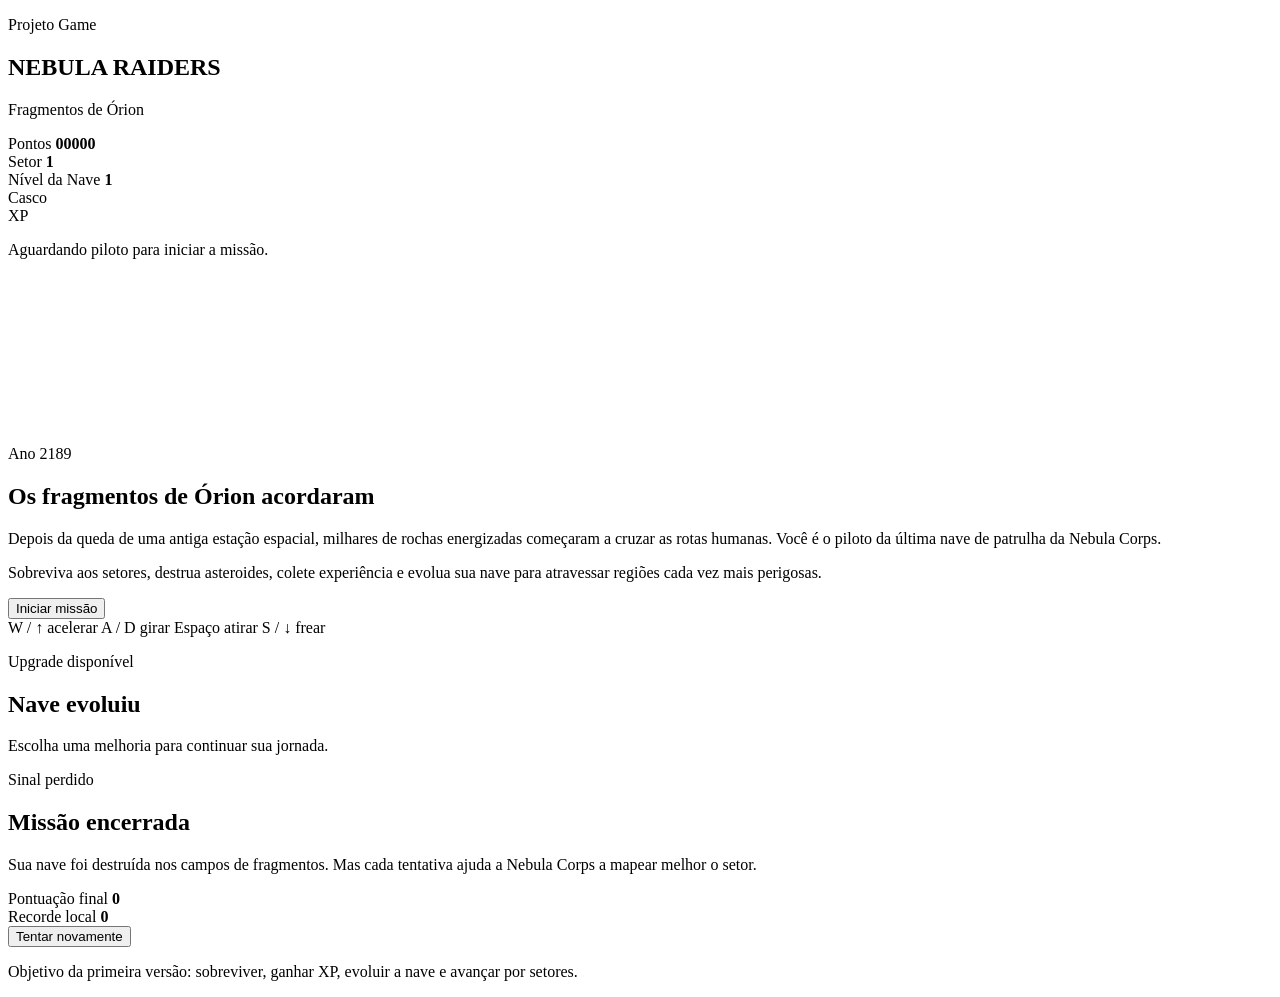
==== index.html @ afda5a4f "Add initial HTML for Nebula Raiders game Initial HTML structure for the Nebula Raiders game, includi" ====
<!DOCTYPE html>
<html lang="pt-BR">
<head>
  <meta charset="UTF-8" />
  <meta name="viewport" content="width=device-width, initial-scale=1.0" />

  <title>Nebula Raiders | Asteroids Moderno</title>

  <link rel="stylesheet" href="css/estilobackground.css" />
  <link rel="stylesheet" href="css/estilogeral.css" />
</head>

<body>
  <div class="space-background">
    <div class="nebula nebula-one"></div>
    <div class="nebula nebula-two"></div>
    <div class="scanline"></div>
  </div>

  <main class="game-shell">
    <section class="top-panel">
      <div class="brand-area">
        <p class="eyebrow">Projeto Game</p>
        <h1>NEBULA RAIDERS</h1>
        <p class="subtitle">Fragmentos de Órion</p>
      </div>

      <div class="hud">
        <div class="hud-card">
          <span>Pontos</span>
          <strong id="scoreValue">00000</strong>
        </div>

        <div class="hud-card">
          <span>Setor</span>
          <strong id="waveValue">1</strong>
        </div>

        <div class="hud-card">
          <span>Nível da Nave</span>
          <strong id="levelValue">1</strong>
        </div>

        <div class="hud-card wide">
          <span>Casco</span>
          <div class="bar">
            <i id="hullBar"></i>
          </div>
        </div>

        <div class="hud-card wide">
          <span>XP</span>
          <div class="bar xp">
            <i id="xpBar"></i>
          </div>
        </div>
      </div>
    </section>

    <section class="mission-panel">
      <span class="status-dot"></span>
      <p id="missionText">Aguardando piloto para iniciar a missão.</p>
    </section>

    <section class="canvas-card">
      <canvas id="gameCanvas"></canvas>

      <div id="startScreen" class="screen-overlay">
        <div class="screen-box">
          <p class="eyebrow">Ano 2189</p>
          <h2>Os fragmentos de Órion acordaram</h2>

          <p>
            Depois da queda de uma antiga estação espacial, milhares de rochas
            energizadas começaram a cruzar as rotas humanas. Você é o piloto da
            última nave de patrulha da Nebula Corps.
          </p>

          <p>
            Sobreviva aos setores, destrua asteroides, colete experiência e
            evolua sua nave para atravessar regiões cada vez mais perigosas.
          </p>

          <button id="startBtn" class="primary-btn">Iniciar missão</button>

          <div class="controls-hint">
            <span>W / ↑ acelerar</span>
            <span>A / D girar</span>
            <span>Espaço atirar</span>
            <span>S / ↓ frear</span>
          </div>
        </div>
      </div>

      <div id="upgradeScreen" class="screen-overlay hidden">
        <div class="screen-box upgrade-box">
          <p class="eyebrow">Upgrade disponível</p>
          <h2>Nave evoluiu</h2>
          <p>Escolha uma melhoria para continuar sua jornada.</p>

          <div id="upgradeCards" class="upgrade-grid"></div>
        </div>
      </div>

      <div id="gameOverScreen" class="screen-overlay hidden">
        <div class="screen-box">
          <p class="eyebrow danger">Sinal perdido</p>
          <h2>Missão encerrada</h2>

          <p>
            Sua nave foi destruída nos campos de fragmentos. Mas cada tentativa
            ajuda a Nebula Corps a mapear melhor o setor.
          </p>

          <div class="result-box">
            <span>Pontuação final</span>
            <strong id="finalScore">0</strong>
          </div>

          <div class="result-box">
            <span>Recorde local</span>
            <strong id="highScore">0</strong>
          </div>

          <button id="restartBtn" class="primary-btn">Tentar novamente</button>
        </div>
      </div>
    </section>

    <footer class="bottom-panel">
      <p>
        Objetivo da primeira versão: sobreviver, ganhar XP, evoluir a nave e
        avançar por setores.
      </p>
    </footer>
  </main>

  <script src="js/config.js" defer></script>
  <script src="js/utils.js" defer></script>
  <script src="js/background.js" defer></script>
  <script src="js/entities.js" defer></script>
  <script src="js/game.js" defer></script>
</body>
</html>
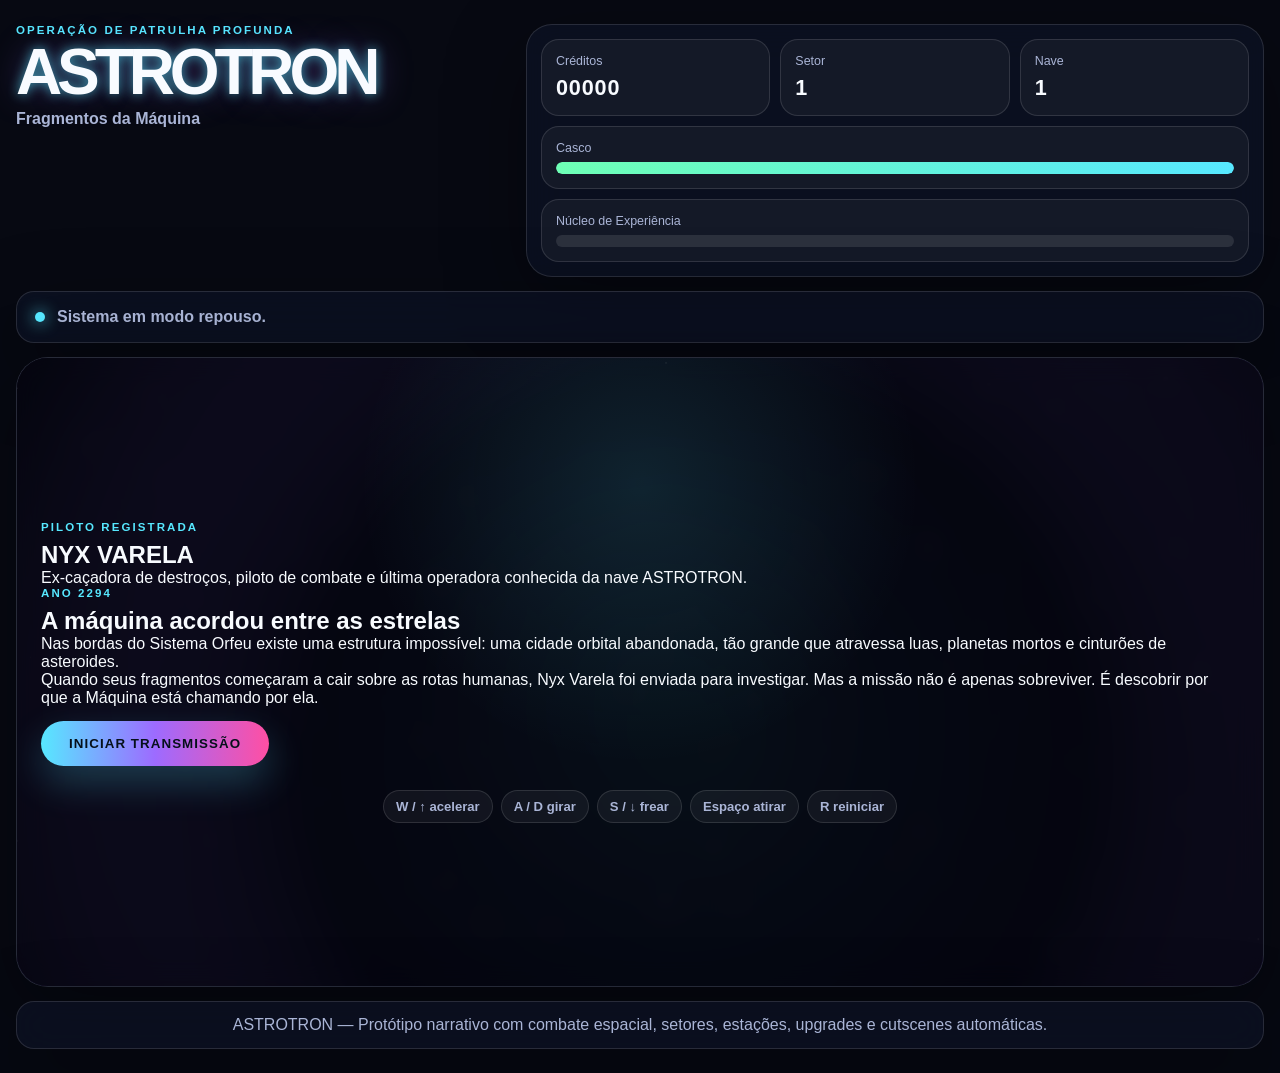
==== commit 2ff06090: "Update game title and narrative in index.html" ====
--- a/index.html
+++ b/index.html
@@ -4,30 +4,31 @@
   <meta charset="UTF-8" />
   <meta name="viewport" content="width=device-width, initial-scale=1.0" />
 
-  <title>Nebula Raiders | Asteroids Moderno</title>
+  <title>ASTROTRON | Fragmentos da Máquina</title>
 
   <link rel="stylesheet" href="css/estilobackground.css" />
   <link rel="stylesheet" href="css/estilogeral.css" />
 </head>
 
 <body>
-  <div class="space-background">
-    <div class="nebula nebula-one"></div>
-    <div class="nebula nebula-two"></div>
-    <div class="scanline"></div>
+  <div class="astro-background">
+    <div class="mega-structure structure-one"></div>
+    <div class="mega-structure structure-two"></div>
+    <div class="dust-layer"></div>
+    <div class="noise-layer"></div>
   </div>
 
   <main class="game-shell">
     <section class="top-panel">
-      <div class="brand-area">
-        <p class="eyebrow">Projeto Game</p>
-        <h1>NEBULA RAIDERS</h1>
-        <p class="subtitle">Fragmentos de Órion</p>
+      <div class="brand-card">
+        <p class="eyebrow">Operação de Patrulha Profunda</p>
+        <h1>ASTROTRON</h1>
+        <p class="subtitle">Fragmentos da Máquina</p>
       </div>
 
       <div class="hud">
         <div class="hud-card">
-          <span>Pontos</span>
+          <span>Créditos</span>
           <strong id="scoreValue">00000</strong>
         </div>
 
@@ -37,8 +38,8 @@
         </div>
 
         <div class="hud-card">
-          <span>Nível da Nave</span>
-          <strong id="levelValue">1</strong>
+          <span>Nave</span>
+          <strong id="levelValue">Nível 1</strong>
         </div>
 
         <div class="hud-card wide">
@@ -49,7 +50,7 @@
         </div>
 
         <div class="hud-card wide">
-          <span>XP</span>
+          <span>Núcleo de Experiência</span>
           <div class="bar xp">
             <i id="xpBar"></i>
           </div>
@@ -59,44 +60,128 @@
 
     <section class="mission-panel">
       <span class="status-dot"></span>
-      <p id="missionText">Aguardando piloto para iniciar a missão.</p>
+      <p id="missionText">Sistema em modo repouso.</p>
     </section>
 
     <section class="canvas-card">
       <canvas id="gameCanvas"></canvas>
 
       <div id="startScreen" class="screen-overlay">
-        <div class="screen-box">
-          <p class="eyebrow">Ano 2189</p>
-          <h2>Os fragmentos de Órion acordaram</h2>
-
-          <p>
-            Depois da queda de uma antiga estação espacial, milhares de rochas
-            energizadas começaram a cruzar as rotas humanas. Você é o piloto da
-            última nave de patrulha da Nebula Corps.
+        <div class="title-screen">
+          <div class="hero-profile">
+            <div class="portrait-frame">
+              <div class="portrait-head"></div>
+              <div class="portrait-hair"></div>
+              <div class="portrait-body"></div>
+              <div class="portrait-glow"></div>
+            </div>
+
+            <div class="profile-text">
+              <p class="eyebrow">Piloto registrada</p>
+              <h2>NYX VARELA</h2>
+              <p>
+                Ex-caçadora de destroços, piloto de combate e última operadora
+                conhecida da nave ASTROTRON.
+              </p>
+            </div>
+          </div>
+
+          <div class="title-content">
+            <p class="eyebrow">Ano 2294</p>
+            <h2>A máquina acordou entre as estrelas</h2>
+
+            <p>
+              Nas bordas do Sistema Orfeu existe uma estrutura impossível:
+              uma cidade orbital abandonada, tão grande que atravessa luas,
+              planetas mortos e cinturões de asteroides.
+            </p>
+
+            <p>
+              Quando seus fragmentos começaram a cair sobre as rotas humanas,
+              Nyx Varela foi enviada para investigar. Mas a missão não é apenas
+              sobreviver. É descobrir por que a Máquina está chamando por ela.
+            </p>
+
+            <button id="startBtn" class="primary-btn">Iniciar transmissão</button>
+
+            <div class="controls-hint">
+              <span>W / ↑ acelerar</span>
+              <span>A / D girar</span>
+              <span>S / ↓ frear</span>
+              <span>Espaço atirar</span>
+              <span>R reiniciar</span>
+            </div>
+          </div>
+        </div>
+      </div>
+
+      <div id="cutsceneScreen" class="screen-overlay hidden">
+        <div class="cutscene-box">
+          <div class="cutscene-visual">
+            <div class="cutscene-portrait">
+              <div class="portrait-frame small">
+                <div class="portrait-head"></div>
+                <div class="portrait-hair"></div>
+                <div class="portrait-body"></div>
+                <div class="portrait-glow"></div>
+              </div>
+            </div>
+
+            <div class="cutscene-location">
+              <span id="cutsceneChapter">Capítulo 01</span>
+              <strong id="cutscenePlace">Cinturão Orfeu</strong>
+            </div>
+          </div>
+
+          <div class="dialogue-box">
+            <span id="speakerName">Nyx Varela</span>
+            <p id="dialogueText"></p>
+
+            <div class="dialogue-actions">
+              <button id="skipCutsceneBtn" class="ghost-btn">Pular</button>
+              <button id="nextDialogueBtn" class="primary-btn small-btn">Avançar</button>
+            </div>
+          </div>
+        </div>
+      </div>
+
+      <div id="stationScreen" class="screen-overlay hidden">
+        <div class="station-box">
+          <p class="eyebrow">Parada orbital</p>
+          <h2 id="stationName">Posto Estelar</h2>
+          <p id="stationDescription">
+            Um abrigo improvisado preso a uma lua partida.
           </p>
 
-          <p>
-            Sobreviva aos setores, destrua asteroides, colete experiência e
-            evolua sua nave para atravessar regiões cada vez mais perigosas.
-          </p>
-
-          <button id="startBtn" class="primary-btn">Iniciar missão</button>
-
-          <div class="controls-hint">
-            <span>W / ↑ acelerar</span>
-            <span>A / D girar</span>
-            <span>Espaço atirar</span>
-            <span>S / ↓ frear</span>
+          <div class="station-grid">
+            <button id="repairBtn" class="station-card">
+              <span>✚</span>
+              <h3>Reparar casco</h3>
+              <p>Gaste créditos para recuperar a integridade da nave.</p>
+            </button>
+
+            <button id="stationUpgradeBtn" class="station-card">
+              <span>⬡</span>
+              <h3>Oficina de upgrade</h3>
+              <p>Instale módulos experimentais na ASTROTRON.</p>
+            </button>
+
+            <button id="continueMissionBtn" class="station-card">
+              <span>➜</span>
+              <h3>Continuar rota</h3>
+              <p>Retorne ao vazio e atravesse o próximo setor.</p>
+            </button>
           </div>
         </div>
       </div>
 
       <div id="upgradeScreen" class="screen-overlay hidden">
         <div class="screen-box upgrade-box">
-          <p class="eyebrow">Upgrade disponível</p>
-          <h2>Nave evoluiu</h2>
-          <p>Escolha uma melhoria para continuar sua jornada.</p>
+          <p class="eyebrow">Oficina da ASTROTRON</p>
+          <h2>Escolha uma melhoria</h2>
+          <p>
+            Cada módulo muda a forma como a nave responde no campo de fragmentos.
+          </p>
 
           <div id="upgradeCards" class="upgrade-grid"></div>
         </div>
@@ -104,16 +189,16 @@
 
       <div id="gameOverScreen" class="screen-overlay hidden">
         <div class="screen-box">
-          <p class="eyebrow danger">Sinal perdido</p>
-          <h2>Missão encerrada</h2>
+          <p class="eyebrow danger">Transmissão perdida</p>
+          <h2>Nyx desapareceu no vazio</h2>
 
           <p>
-            Sua nave foi destruída nos campos de fragmentos. Mas cada tentativa
-            ajuda a Nebula Corps a mapear melhor o setor.
+            A última imagem enviada pela ASTROTRON mostra a Máquina se abrindo
+            como uma cidade viva entre os destroços.
           </p>
 
           <div class="result-box">
-            <span>Pontuação final</span>
+            <span>Créditos finais</span>
             <strong id="finalScore">0</strong>
           </div>
 
@@ -122,15 +207,15 @@
             <strong id="highScore">0</strong>
           </div>
 
-          <button id="restartBtn" class="primary-btn">Tentar novamente</button>
+          <button id="restartBtn" class="primary-btn">Reiniciar missão</button>
         </div>
       </div>
     </section>
 
     <footer class="bottom-panel">
       <p>
-        Objetivo da primeira versão: sobreviver, ganhar XP, evoluir a nave e
-        avançar por setores.
+        ASTROTRON — Protótipo narrativo com combate espacial, setores, estações,
+        upgrades e cutscenes automáticas.
       </p>
     </footer>
   </main>
@@ -138,6 +223,7 @@
   <script src="js/config.js" defer></script>
   <script src="js/utils.js" defer></script>
   <script src="js/background.js" defer></script>
+  <script src="js/story.js" defer></script>
   <script src="js/entities.js" defer></script>
   <script src="js/game.js" defer></script>
 </body>
--- a/css/estilobackground.css
+++ b/css/estilobackground.css
@@ -0,0 +1,90 @@
+.space-background {
+  position: fixed;
+  inset: 0;
+  z-index: 0;
+  overflow: hidden;
+  background:
+    radial-gradient(circle at 20% 10%, rgba(87, 232, 255, 0.18), transparent 28%),
+    radial-gradient(circle at 80% 20%, rgba(255, 79, 163, 0.14), transparent 30%),
+    radial-gradient(circle at 50% 90%, rgba(157, 107, 255, 0.18), transparent 34%),
+    #050711;
+}
+
+.space-background::before,
+.space-background::after {
+  content: "";
+  position: absolute;
+  inset: -20%;
+  background-image:
+    radial-gradient(circle, rgba(255, 255, 255, 0.9) 1px, transparent 1px),
+    radial-gradient(circle, rgba(87, 232, 255, 0.7) 1px, transparent 1px);
+  background-size: 90px 90px, 160px 160px;
+  background-position: 0 0, 40px 60px;
+  animation: driftStars 42s linear infinite;
+  opacity: 0.42;
+}
+
+.space-background::after {
+  filter: blur(1px);
+  opacity: 0.22;
+  animation-duration: 72s;
+  animation-direction: reverse;
+}
+
+.nebula {
+  position: absolute;
+  width: 520px;
+  height: 520px;
+  border-radius: 50%;
+  filter: blur(80px);
+  opacity: 0.3;
+  animation: pulseNebula 9s ease-in-out infinite alternate;
+}
+
+.nebula-one {
+  left: -120px;
+  top: 18%;
+  background: #57e8ff;
+}
+
+.nebula-two {
+  right: -140px;
+  bottom: 12%;
+  background: #ff4fa3;
+  animation-delay: -3s;
+}
+
+.scanline {
+  position: absolute;
+  inset: 0;
+  opacity: 0.11;
+  background: repeating-linear-gradient(
+    to bottom,
+    transparent 0px,
+    transparent 6px,
+    rgba(255, 255, 255, 0.12) 7px
+  );
+  pointer-events: none;
+}
+
+@keyframes driftStars {
+  from {
+    transform: translate3d(0, 0, 0) rotate(0deg);
+  }
+
+  to {
+    transform: translate3d(-140px, 100px, 0) rotate(8deg);
+  }
+}
+
+@keyframes pulseNebula {
+  from {
+    transform: scale(0.9);
+    opacity: 0.22;
+  }
+
+  to {
+    transform: scale(1.18);
+    opacity: 0.38;
+  }
+}
--- a/css/estilogeral.css
+++ b/css/estilogeral.css
@@ -0,0 +1,404 @@
+* {
+  margin: 0;
+  padding: 0;
+  box-sizing: border-box;
+}
+
+:root {
+  --bg: #070912;
+  --panel: rgba(13, 18, 36, 0.72);
+  --panel-strong: rgba(14, 20, 42, 0.92);
+  --line: rgba(255, 255, 255, 0.12);
+  --text: #f8fbff;
+  --muted: #aab5d6;
+  --cyan: #57e8ff;
+  --purple: #9d6bff;
+  --pink: #ff4fa3;
+  --orange: #ffb86b;
+  --danger: #ff5577;
+  --success: #6effb5;
+}
+
+html,
+body {
+  width: 100%;
+  min-height: 100%;
+  background: var(--bg);
+  color: var(--text);
+  font-family: Arial, Helvetica, sans-serif;
+  overflow-x: hidden;
+}
+
+body {
+  min-height: 100vh;
+}
+
+button {
+  font-family: inherit;
+}
+
+.game-shell {
+  position: relative;
+  z-index: 2;
+  width: min(1380px, calc(100% - 32px));
+  margin: 0 auto;
+  padding: 24px 0;
+}
+
+.top-panel {
+  display: grid;
+  grid-template-columns: 1fr 1.5fr;
+  gap: 18px;
+  align-items: stretch;
+  margin-bottom: 14px;
+}
+
+.brand-area,
+.hud,
+.mission-panel,
+.canvas-card,
+.bottom-panel {
+  border: 1px solid var(--line);
+  background: var(--panel);
+  backdrop-filter: blur(18px);
+  box-shadow: 0 24px 80px rgba(0, 0, 0, 0.35);
+}
+
+.brand-area {
+  border-radius: 26px;
+  padding: 22px;
+  overflow: hidden;
+  position: relative;
+}
+
+.brand-area::after {
+  content: "";
+  position: absolute;
+  inset: auto -20% -70% -20%;
+  height: 120px;
+  background: linear-gradient(90deg, transparent, rgba(87, 232, 255, 0.35), transparent);
+  transform: rotate(-5deg);
+  filter: blur(18px);
+}
+
+.eyebrow {
+  color: var(--cyan);
+  text-transform: uppercase;
+  letter-spacing: 0.18em;
+  font-size: 0.72rem;
+  font-weight: 800;
+  margin-bottom: 8px;
+}
+
+.eyebrow.danger {
+  color: var(--danger);
+}
+
+h1 {
+  font-size: clamp(2rem, 5vw, 4.4rem);
+  line-height: 0.9;
+  letter-spacing: -0.08em;
+  text-shadow:
+    0 0 12px rgba(87, 232, 255, 0.65),
+    0 0 34px rgba(157, 107, 255, 0.35);
+}
+
+.subtitle {
+  color: var(--muted);
+  margin-top: 8px;
+  font-weight: 700;
+}
+
+.hud {
+  border-radius: 26px;
+  padding: 14px;
+  display: grid;
+  grid-template-columns: repeat(3, 1fr);
+  gap: 10px;
+}
+
+.hud-card {
+  border: 1px solid var(--line);
+  border-radius: 18px;
+  padding: 14px;
+  background: rgba(255, 255, 255, 0.045);
+}
+
+.hud-card span {
+  display: block;
+  color: var(--muted);
+  font-size: 0.78rem;
+  margin-bottom: 7px;
+}
+
+.hud-card strong {
+  font-size: 1.35rem;
+  letter-spacing: 0.04em;
+}
+
+.hud-card.wide {
+  grid-column: span 3;
+}
+
+.bar {
+  width: 100%;
+  height: 12px;
+  border-radius: 999px;
+  background: rgba(255, 255, 255, 0.1);
+  overflow: hidden;
+}
+
+.bar i {
+  display: block;
+  width: 100%;
+  height: 100%;
+  border-radius: inherit;
+  background: linear-gradient(90deg, var(--success), var(--cyan));
+  transition: width 0.25s ease;
+}
+
+.bar.xp i {
+  width: 0%;
+  background: linear-gradient(90deg, var(--purple), var(--pink), var(--orange));
+}
+
+.mission-panel {
+  min-height: 52px;
+  border-radius: 18px;
+  margin-bottom: 14px;
+  padding: 14px 18px;
+  display: flex;
+  align-items: center;
+  gap: 12px;
+}
+
+.status-dot {
+  width: 10px;
+  height: 10px;
+  border-radius: 999px;
+  background: var(--cyan);
+  box-shadow: 0 0 16px var(--cyan);
+}
+
+.mission-panel p {
+  color: var(--muted);
+  font-weight: 700;
+}
+
+.canvas-card {
+  position: relative;
+  height: min(70vh, 720px);
+  min-height: 470px;
+  border-radius: 32px;
+  overflow: hidden;
+}
+
+#gameCanvas {
+  display: block;
+  width: 100%;
+  height: 100%;
+  background:
+    radial-gradient(circle at 50% 50%, rgba(87, 232, 255, 0.06), transparent 35%),
+    #050711;
+}
+
+.screen-overlay {
+  position: absolute;
+  inset: 0;
+  display: grid;
+  place-items: center;
+  padding: 24px;
+  background:
+    radial-gradient(circle at 50% 20%, rgba(87, 232, 255, 0.12), transparent 35%),
+    rgba(3, 5, 13, 0.72);
+  backdrop-filter: blur(12px);
+}
+
+.screen-box {
+  width: min(720px, 100%);
+  border: 1px solid var(--line);
+  border-radius: 30px;
+  padding: clamp(24px, 4vw, 42px);
+  background: var(--panel-strong);
+  box-shadow: 0 30px 90px rgba(0, 0, 0, 0.48);
+  text-align: center;
+}
+
+.screen-box h2 {
+  font-size: clamp(2rem, 5vw, 4.2rem);
+  line-height: 0.95;
+  letter-spacing: -0.06em;
+  margin-bottom: 16px;
+}
+
+.screen-box p {
+  color: var(--muted);
+  line-height: 1.6;
+  margin-bottom: 14px;
+}
+
+.primary-btn {
+  border: 0;
+  border-radius: 999px;
+  padding: 15px 28px;
+  margin-top: 14px;
+  color: #06101b;
+  background: linear-gradient(90deg, var(--cyan), var(--purple), var(--pink));
+  font-weight: 900;
+  text-transform: uppercase;
+  letter-spacing: 0.08em;
+  cursor: pointer;
+  box-shadow: 0 16px 38px rgba(87, 232, 255, 0.24);
+  transition: transform 0.18s ease, filter 0.18s ease;
+}
+
+.primary-btn:hover {
+  transform: translateY(-2px) scale(1.02);
+  filter: brightness(1.1);
+}
+
+.controls-hint {
+  display: flex;
+  flex-wrap: wrap;
+  gap: 8px;
+  justify-content: center;
+  margin-top: 24px;
+}
+
+.controls-hint span {
+  border: 1px solid var(--line);
+  border-radius: 999px;
+  padding: 8px 12px;
+  color: var(--muted);
+  background: rgba(255, 255, 255, 0.05);
+  font-size: 0.82rem;
+  font-weight: 700;
+}
+
+.upgrade-box {
+  width: min(960px, 100%);
+}
+
+.upgrade-grid {
+  display: grid;
+  grid-template-columns: repeat(3, 1fr);
+  gap: 14px;
+  margin-top: 22px;
+}
+
+.upgrade-card {
+  border: 1px solid var(--line);
+  border-radius: 22px;
+  padding: 20px;
+  background:
+    linear-gradient(180deg, rgba(255, 255, 255, 0.08), rgba(255, 255, 255, 0.03));
+  text-align: left;
+  cursor: pointer;
+  transition: transform 0.18s ease, border-color 0.18s ease, background 0.18s ease;
+}
+
+.upgrade-card:hover {
+  transform: translateY(-5px);
+  border-color: rgba(87, 232, 255, 0.6);
+  background:
+    radial-gradient(circle at top, rgba(87, 232, 255, 0.16), transparent 45%),
+    rgba(255, 255, 255, 0.06);
+}
+
+.upgrade-icon {
+  width: 48px;
+  height: 48px;
+  display: grid;
+  place-items: center;
+  border-radius: 16px;
+  margin-bottom: 14px;
+  background: rgba(87, 232, 255, 0.12);
+  font-size: 1.6rem;
+}
+
+.upgrade-card h3 {
+  margin-bottom: 8px;
+  font-size: 1.2rem;
+}
+
+.upgrade-card p {
+  margin: 0;
+  font-size: 0.92rem;
+}
+
+.result-box {
+  border: 1px solid var(--line);
+  border-radius: 18px;
+  padding: 14px;
+  margin: 12px auto;
+  max-width: 320px;
+  background: rgba(255, 255, 255, 0.05);
+}
+
+.result-box span {
+  display: block;
+  color: var(--muted);
+  margin-bottom: 6px;
+}
+
+.result-box strong {
+  font-size: 1.7rem;
+}
+
+.bottom-panel {
+  margin-top: 14px;
+  border-radius: 18px;
+  padding: 14px 18px;
+  color: var(--muted);
+  text-align: center;
+}
+
+.hidden {
+  display: none !important;
+}
+
+@media (max-width: 900px) {
+  .top-panel {
+    grid-template-columns: 1fr;
+  }
+
+  .hud {
+    grid-template-columns: repeat(2, 1fr);
+  }
+
+  .hud-card.wide {
+    grid-column: span 2;
+  }
+
+  .upgrade-grid {
+    grid-template-columns: 1fr;
+  }
+
+  .canvas-card {
+    min-height: 520px;
+  }
+}
+
+@media (max-width: 560px) {
+  .game-shell {
+    width: min(100% - 18px, 1380px);
+    padding: 10px 0;
+  }
+
+  .hud {
+    grid-template-columns: 1fr;
+  }
+
+  .hud-card.wide {
+    grid-column: span 1;
+  }
+
+  .canvas-card {
+    border-radius: 22px;
+    min-height: 500px;
+  }
+
+  .screen-box {
+    border-radius: 22px;
+  }
+}
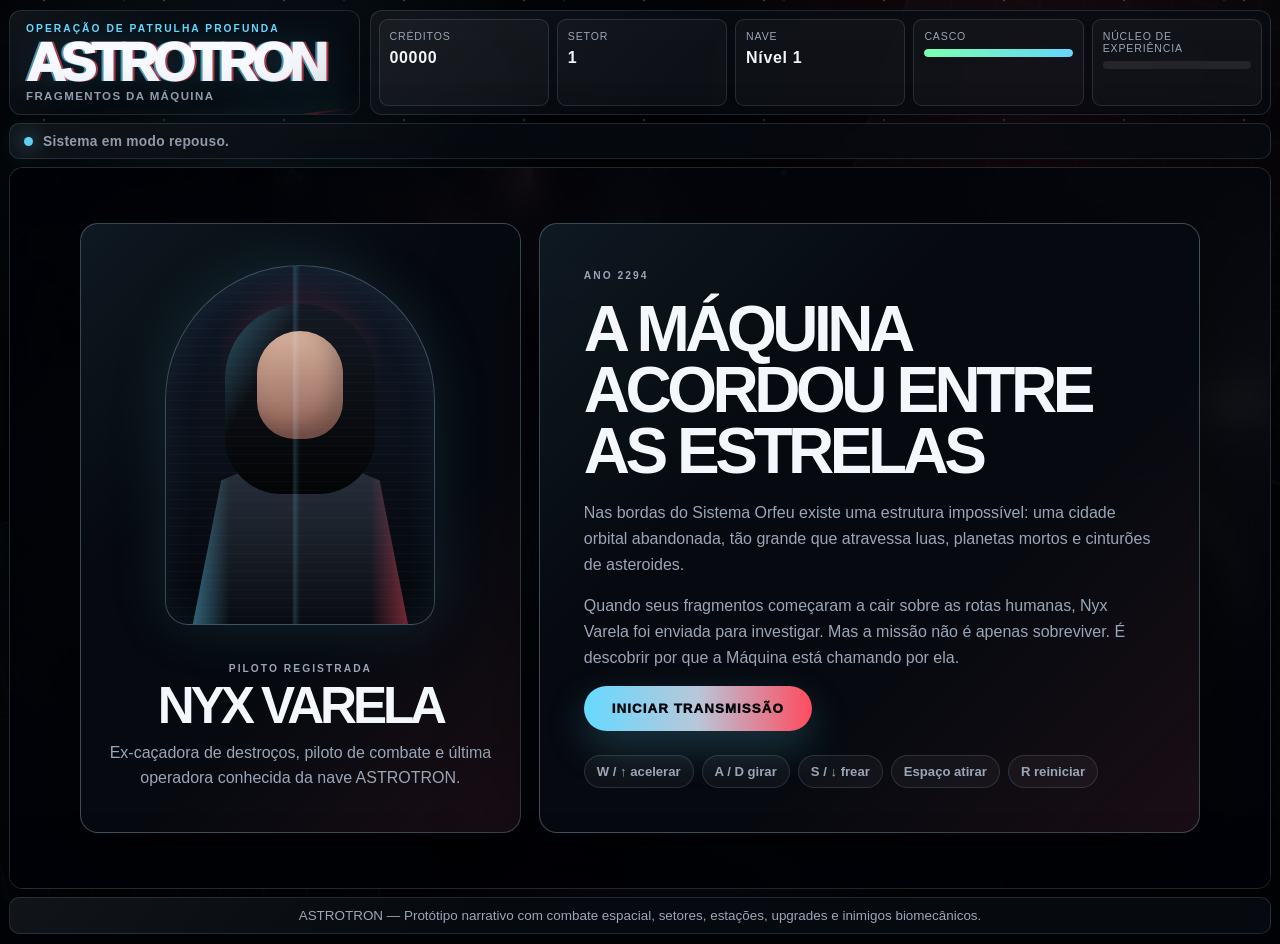
==== commit eea934eb: "Add files via upload" ====
--- a/index.html
+++ b/index.html
@@ -79,10 +79,7 @@
             <div class="profile-text">
               <p class="eyebrow">Piloto registrada</p>
               <h2>NYX VARELA</h2>
-              <p>
-                Ex-caçadora de destroços, piloto de combate e última operadora
-                conhecida da nave ASTROTRON.
-              </p>
+              <p>Ex-caçadora de destroços, piloto de combate e última operadora conhecida da nave ASTROTRON.</p>
             </div>
           </div>
 
@@ -90,17 +87,9 @@
             <p class="eyebrow">Ano 2294</p>
             <h2>A máquina acordou entre as estrelas</h2>
 
-            <p>
-              Nas bordas do Sistema Orfeu existe uma estrutura impossível:
-              uma cidade orbital abandonada, tão grande que atravessa luas,
-              planetas mortos e cinturões de asteroides.
-            </p>
-
-            <p>
-              Quando seus fragmentos começaram a cair sobre as rotas humanas,
-              Nyx Varela foi enviada para investigar. Mas a missão não é apenas
-              sobreviver. É descobrir por que a Máquina está chamando por ela.
-            </p>
+            <p>Nas bordas do Sistema Orfeu existe uma estrutura impossível: uma cidade orbital abandonada, tão grande que atravessa luas, planetas mortos e cinturões de asteroides.</p>
+
+            <p>Quando seus fragmentos começaram a cair sobre as rotas humanas, Nyx Varela foi enviada para investigar. Mas a missão não é apenas sobreviver. É descobrir por que a Máquina está chamando por ela.</p>
 
             <button id="startBtn" class="primary-btn">Iniciar transmissão</button>
 
@@ -149,9 +138,7 @@
         <div class="station-box">
           <p class="eyebrow">Parada orbital</p>
           <h2 id="stationName">Posto Estelar</h2>
-          <p id="stationDescription">
-            Um abrigo improvisado preso a uma lua partida.
-          </p>
+          <p id="stationDescription">Um abrigo improvisado preso a uma lua partida.</p>
 
           <div class="station-grid">
             <button id="repairBtn" class="station-card">
@@ -179,9 +166,7 @@
         <div class="screen-box upgrade-box">
           <p class="eyebrow">Oficina da ASTROTRON</p>
           <h2>Escolha uma melhoria</h2>
-          <p>
-            Cada módulo muda a forma como a nave responde no campo de fragmentos.
-          </p>
+          <p>Cada módulo consome créditos e muda a forma como a nave responde no campo de fragmentos.</p>
 
           <div id="upgradeCards" class="upgrade-grid"></div>
         </div>
@@ -192,10 +177,7 @@
           <p class="eyebrow danger">Transmissão perdida</p>
           <h2>Nyx desapareceu no vazio</h2>
 
-          <p>
-            A última imagem enviada pela ASTROTRON mostra a Máquina se abrindo
-            como uma cidade viva entre os destroços.
-          </p>
+          <p>A última imagem enviada pela ASTROTRON mostra a Máquina se abrindo como uma cidade viva entre os destroços.</p>
 
           <div class="result-box">
             <span>Créditos finais</span>
@@ -213,10 +195,7 @@
     </section>
 
     <footer class="bottom-panel">
-      <p>
-        ASTROTRON — Protótipo narrativo com combate espacial, setores, estações,
-        upgrades e cutscenes automáticas.
-      </p>
+      <p>ASTROTRON — Protótipo narrativo com combate espacial, setores, estações, upgrades e inimigos biomecânicos.</p>
     </footer>
   </main>
 
--- a/css/estilobackground.css
+++ b/css/estilobackground.css
@@ -1,90 +1,103 @@
-.space-background {
+.astro-background {
   position: fixed;
   inset: 0;
   z-index: 0;
   overflow: hidden;
   background:
-    radial-gradient(circle at 20% 10%, rgba(87, 232, 255, 0.18), transparent 28%),
-    radial-gradient(circle at 80% 20%, rgba(255, 79, 163, 0.14), transparent 30%),
-    radial-gradient(circle at 50% 90%, rgba(157, 107, 255, 0.18), transparent 34%),
-    #050711;
+    radial-gradient(circle at 20% 20%, rgba(102, 217, 255, 0.12), transparent 25%),
+    radial-gradient(circle at 80% 12%, rgba(255, 75, 95, 0.1), transparent 26%),
+    radial-gradient(circle at 52% 82%, rgba(140, 109, 255, 0.13), transparent 30%),
+    #030407;
 }
 
-.space-background::before,
-.space-background::after {
+.astro-background::before,
+.astro-background::after {
   content: "";
   position: absolute;
   inset: -20%;
   background-image:
-    radial-gradient(circle, rgba(255, 255, 255, 0.9) 1px, transparent 1px),
-    radial-gradient(circle, rgba(87, 232, 255, 0.7) 1px, transparent 1px);
-  background-size: 90px 90px, 160px 160px;
-  background-position: 0 0, 40px 60px;
-  animation: driftStars 42s linear infinite;
-  opacity: 0.42;
+    radial-gradient(circle, rgba(255, 255, 255, 0.72) 1px, transparent 1px),
+    radial-gradient(circle, rgba(102, 217, 255, 0.42) 1px, transparent 1px);
+  background-size: 120px 120px, 220px 220px;
+  background-position: 0 0, 50px 70px;
+  opacity: 0.28;
+  animation: starDrift 70s linear infinite;
 }
 
-.space-background::after {
+.astro-background::after {
+  opacity: 0.18;
   filter: blur(1px);
-  opacity: 0.22;
-  animation-duration: 72s;
+  animation-duration: 120s;
   animation-direction: reverse;
 }
 
-.nebula {
+.mega-structure {
   position: absolute;
-  width: 520px;
-  height: 520px;
-  border-radius: 50%;
-  filter: blur(80px);
-  opacity: 0.3;
-  animation: pulseNebula 9s ease-in-out infinite alternate;
+  width: 620px;
+  height: 620px;
+  opacity: 0.24;
+  border: 1px solid rgba(185, 230, 255, 0.15);
+  background:
+    repeating-linear-gradient(90deg, rgba(255, 255, 255, 0.05) 0 2px, transparent 2px 42px),
+    repeating-linear-gradient(0deg, rgba(255, 255, 255, 0.035) 0 2px, transparent 2px 54px),
+    linear-gradient(135deg, rgba(102, 217, 255, 0.08), transparent);
+  box-shadow:
+    inset 0 0 80px rgba(102, 217, 255, 0.08),
+    0 0 80px rgba(0, 0, 0, 0.6);
 }
 
-.nebula-one {
-  left: -120px;
-  top: 18%;
-  background: #57e8ff;
+.structure-one {
+  right: -220px;
+  top: -180px;
+  transform: rotate(18deg);
 }
 
-.nebula-two {
-  right: -140px;
-  bottom: 12%;
-  background: #ff4fa3;
-  animation-delay: -3s;
+.structure-two {
+  left: -260px;
+  bottom: -240px;
+  transform: rotate(-12deg);
 }
 
-.scanline {
+.dust-layer {
+  position: absolute;
+  inset: -10%;
+  background:
+    radial-gradient(circle at 40% 55%, rgba(255, 255, 255, 0.07), transparent 2%),
+    radial-gradient(circle at 64% 38%, rgba(255, 75, 95, 0.08), transparent 3%),
+    radial-gradient(circle at 18% 72%, rgba(102, 217, 255, 0.08), transparent 2%);
+  filter: blur(26px);
+  animation: dustMove 18s ease-in-out infinite alternate;
+}
+
+.noise-layer {
   position: absolute;
   inset: 0;
-  opacity: 0.11;
+  opacity: 0.12;
   background: repeating-linear-gradient(
     to bottom,
-    transparent 0px,
-    transparent 6px,
-    rgba(255, 255, 255, 0.12) 7px
+    transparent 0,
+    transparent 5px,
+    rgba(255, 255, 255, 0.08) 6px
   );
   pointer-events: none;
 }
 
-@keyframes driftStars {
+@keyframes starDrift {
   from {
     transform: translate3d(0, 0, 0) rotate(0deg);
   }
 
   to {
-    transform: translate3d(-140px, 100px, 0) rotate(8deg);
+    transform: translate3d(-160px, 120px, 0) rotate(8deg);
   }
 }
 
-@keyframes pulseNebula {
+@keyframes dustMove {
   from {
-    transform: scale(0.9);
-    opacity: 0.22;
+    transform: translateX(-30px) scale(1);
   }
 
   to {
-    transform: scale(1.18);
-    opacity: 0.38;
+    transform: translateX(30px) scale(1.08);
   }
 }
--- a/css/estilogeral.css
+++ b/css/estilogeral.css
@@ -5,18 +5,20 @@
 }
 
 :root {
-  --bg: #070912;
-  --panel: rgba(13, 18, 36, 0.72);
-  --panel-strong: rgba(14, 20, 42, 0.92);
-  --line: rgba(255, 255, 255, 0.12);
-  --text: #f8fbff;
-  --muted: #aab5d6;
-  --cyan: #57e8ff;
-  --purple: #9d6bff;
-  --pink: #ff4fa3;
-  --orange: #ffb86b;
-  --danger: #ff5577;
-  --success: #6effb5;
+  --bg: #030407;
+  --panel: rgba(8, 12, 18, 0.78);
+  --panel-strong: rgba(7, 10, 16, 0.94);
+  --line: rgba(185, 230, 255, 0.14);
+  --line-strong: rgba(185, 230, 255, 0.28);
+  --text: #f4f7fb;
+  --muted: #9aa6b8;
+  --steel: #b8c7d9;
+  --blue: #66d9ff;
+  --red: #ff4b5f;
+  --amber: #ffb86b;
+  --green: #7dffb2;
+  --violet: #8c6dff;
+  --shadow: 0 24px 90px rgba(0, 0, 0, 0.55);
 }
 
 html,
@@ -29,10 +31,6 @@
   overflow-x: hidden;
 }
 
-body {
-  min-height: 100vh;
-}
-
 button {
   font-family: inherit;
 }
@@ -40,111 +38,122 @@
 .game-shell {
   position: relative;
   z-index: 2;
-  width: min(1380px, calc(100% - 32px));
+  width: min(1600px, calc(100% - 18px));
   margin: 0 auto;
-  padding: 24px 0;
+  padding: 10px 0;
 }
 
 .top-panel {
   display: grid;
-  grid-template-columns: 1fr 1.5fr;
-  gap: 18px;
-  align-items: stretch;
-  margin-bottom: 14px;
-}
-
-.brand-area,
+  grid-template-columns: 0.7fr 1.8fr;
+  gap: 10px;
+  margin-bottom: 8px;
+}
+
+.brand-card,
 .hud,
 .mission-panel,
 .canvas-card,
 .bottom-panel {
   border: 1px solid var(--line);
-  background: var(--panel);
+  background: linear-gradient(135deg, rgba(255, 255, 255, 0.045), transparent 38%), var(--panel);
   backdrop-filter: blur(18px);
-  box-shadow: 0 24px 80px rgba(0, 0, 0, 0.35);
-}
-
-.brand-area {
-  border-radius: 26px;
-  padding: 22px;
+  box-shadow: var(--shadow);
+}
+
+.brand-card {
+  position: relative;
   overflow: hidden;
-  position: relative;
-}
-
-.brand-area::after {
+  border-radius: 12px;
+  padding: 12px 16px;
+}
+
+.brand-card::before {
   content: "";
   position: absolute;
-  inset: auto -20% -70% -20%;
-  height: 120px;
-  background: linear-gradient(90deg, transparent, rgba(87, 232, 255, 0.35), transparent);
-  transform: rotate(-5deg);
-  filter: blur(18px);
+  left: -30%;
+  bottom: -25%;
+  width: 130%;
+  height: 2px;
+  background: linear-gradient(90deg, transparent, var(--blue), var(--red), transparent);
+  box-shadow: 0 0 32px var(--blue);
+  transform: rotate(-8deg);
 }
 
 .eyebrow {
-  color: var(--cyan);
-  text-transform: uppercase;
-  letter-spacing: 0.18em;
+  color: var(--blue);
+  text-transform: uppercase;
+  letter-spacing: 0.2em;
+  font-size: 0.64rem;
+  font-weight: 900;
+  margin-bottom: 6px;
+}
+
+.eyebrow.danger {
+  color: var(--red);
+}
+
+h1 {
+  font-size: clamp(2rem, 4.2vw, 4.6rem);
+  line-height: 0.82;
+  letter-spacing: -0.09em;
+  font-weight: 950;
+  text-transform: uppercase;
+  color: #f8fbff;
+  text-shadow:
+    2px 0 0 rgba(255, 75, 95, 0.65),
+    -2px 0 0 rgba(102, 217, 255, 0.65),
+    0 0 40px rgba(102, 217, 255, 0.2);
+}
+
+.subtitle {
+  margin-top: 6px;
+  color: var(--muted);
+  font-weight: 800;
+  letter-spacing: 0.12em;
+  text-transform: uppercase;
   font-size: 0.72rem;
-  font-weight: 800;
-  margin-bottom: 8px;
-}
-
-.eyebrow.danger {
-  color: var(--danger);
-}
-
-h1 {
-  font-size: clamp(2rem, 5vw, 4.4rem);
-  line-height: 0.9;
-  letter-spacing: -0.08em;
-  text-shadow:
-    0 0 12px rgba(87, 232, 255, 0.65),
-    0 0 34px rgba(157, 107, 255, 0.35);
-}
-
-.subtitle {
-  color: var(--muted);
-  margin-top: 8px;
-  font-weight: 700;
 }
 
 .hud {
-  border-radius: 26px;
-  padding: 14px;
+  border-radius: 12px;
+  padding: 8px;
   display: grid;
-  grid-template-columns: repeat(3, 1fr);
-  gap: 10px;
+  grid-template-columns: repeat(5, 1fr);
+  gap: 8px;
 }
 
 .hud-card {
   border: 1px solid var(--line);
-  border-radius: 18px;
-  padding: 14px;
-  background: rgba(255, 255, 255, 0.045);
+  background: rgba(255, 255, 255, 0.035);
+  border-radius: 9px;
+  padding: 10px;
+  min-height: 72px;
 }
 
 .hud-card span {
   display: block;
   color: var(--muted);
-  font-size: 0.78rem;
+  font-size: 0.66rem;
   margin-bottom: 7px;
+  text-transform: uppercase;
+  letter-spacing: 0.08em;
 }
 
 .hud-card strong {
-  font-size: 1.35rem;
+  font-size: 1rem;
   letter-spacing: 0.04em;
 }
 
 .hud-card.wide {
-  grid-column: span 3;
+  grid-column: span 1;
 }
 
 .bar {
   width: 100%;
-  height: 12px;
+  height: 8px;
   border-radius: 999px;
-  background: rgba(255, 255, 255, 0.1);
+  background: rgba(255, 255, 255, 0.08);
   overflow: hidden;
 }
 
@@ -153,43 +162,46 @@
   width: 100%;
   height: 100%;
   border-radius: inherit;
-  background: linear-gradient(90deg, var(--success), var(--cyan));
+  background: linear-gradient(90deg, var(--green), var(--blue));
+  box-shadow: 0 0 18px rgba(102, 217, 255, 0.45);
   transition: width 0.25s ease;
 }
 
 .bar.xp i {
   width: 0%;
-  background: linear-gradient(90deg, var(--purple), var(--pink), var(--orange));
+  background: linear-gradient(90deg, var(--violet), var(--red), var(--amber));
 }
 
 .mission-panel {
-  min-height: 52px;
-  border-radius: 18px;
-  margin-bottom: 14px;
-  padding: 14px 18px;
+  min-height: 36px;
+  border-radius: 10px;
+  margin-bottom: 8px;
+  padding: 9px 14px;
   display: flex;
   align-items: center;
-  gap: 12px;
+  gap: 10px;
 }
 
 .status-dot {
-  width: 10px;
-  height: 10px;
+  width: 9px;
+  height: 9px;
   border-radius: 999px;
-  background: var(--cyan);
-  box-shadow: 0 0 16px var(--cyan);
+  background: var(--blue);
+  box-shadow: 0 0 20px var(--blue);
 }
 
 .mission-panel p {
   color: var(--muted);
-  font-weight: 700;
+  font-weight: 800;
+  letter-spacing: 0.02em;
+  font-size: 0.86rem;
 }
 
 .canvas-card {
   position: relative;
-  height: min(70vh, 720px);
-  min-height: 470px;
-  border-radius: 32px;
+  height: calc(100vh - 178px);
+  min-height: 650px;
+  border-radius: 14px;
   overflow: hidden;
 }
 
@@ -197,9 +209,7 @@
   display: block;
   width: 100%;
   height: 100%;
-  background:
-    radial-gradient(circle at 50% 50%, rgba(87, 232, 255, 0.06), transparent 35%),
-    #050711;
+  background: #020308;
 }
 
 .screen-overlay {
@@ -207,61 +217,204 @@
   inset: 0;
   display: grid;
   place-items: center;
-  padding: 24px;
-  background:
-    radial-gradient(circle at 50% 20%, rgba(87, 232, 255, 0.12), transparent 35%),
-    rgba(3, 5, 13, 0.72);
+  padding: 18px;
+  background: linear-gradient(180deg, rgba(2, 3, 8, 0.36), rgba(2, 3, 8, 0.88)), rgba(2, 3, 8, 0.7);
   backdrop-filter: blur(12px);
 }
 
-.screen-box {
-  width: min(720px, 100%);
-  border: 1px solid var(--line);
-  border-radius: 30px;
-  padding: clamp(24px, 4vw, 42px);
-  background: var(--panel-strong);
-  box-shadow: 0 30px 90px rgba(0, 0, 0, 0.48);
+.hidden {
+  display: none !important;
+}
+
+.title-screen {
+  width: min(1120px, 100%);
+  display: grid;
+  grid-template-columns: 0.8fr 1.2fr;
+  gap: 18px;
+  align-items: stretch;
+}
+
+.hero-profile,
+.title-content,
+.screen-box,
+.cutscene-box,
+.station-box {
+  border: 1px solid var(--line-strong);
+  background: linear-gradient(135deg, rgba(102, 217, 255, 0.08), transparent 35%), linear-gradient(315deg, rgba(255, 75, 95, 0.08), transparent 38%), var(--panel-strong);
+  box-shadow: var(--shadow);
+}
+
+.hero-profile {
+  border-radius: 18px;
+  padding: 26px;
+  display: flex;
+  flex-direction: column;
+  justify-content: center;
+}
+
+.title-content,
+.screen-box,
+.station-box {
+  border-radius: 18px;
+  padding: clamp(24px, 4vw, 44px);
+}
+
+.title-content h2,
+.screen-box h2,
+.station-box h2 {
+  font-size: clamp(2.1rem, 5vw, 4.6rem);
+  line-height: 0.95;
+  letter-spacing: -0.07em;
+  margin-bottom: 18px;
+  text-transform: uppercase;
+}
+
+.title-content p,
+.screen-box p,
+.station-box p {
+  color: var(--muted);
+  line-height: 1.65;
+  margin-bottom: 14px;
+}
+
+.portrait-frame {
+  position: relative;
+  width: min(270px, 80vw);
+  height: 360px;
+  margin: 0 auto 24px;
+  border: 1px solid var(--line-strong);
+  border-radius: 140px 140px 24px 24px;
+  overflow: hidden;
+  background: radial-gradient(circle at 50% 25%, rgba(255, 75, 95, 0.22), transparent 28%), linear-gradient(180deg, #111827, #05070c);
+  box-shadow: inset 0 0 40px rgba(102, 217, 255, 0.08), 0 0 60px rgba(102, 217, 255, 0.13);
+}
+
+.portrait-frame.small {
+  width: 120px;
+  height: 160px;
+  margin: 0;
+  border-radius: 70px 70px 18px 18px;
+}
+
+.portrait-head {
+  position: absolute;
+  left: 50%;
+  top: 65px;
+  width: 86px;
+  height: 108px;
+  transform: translateX(-50%);
+  border-radius: 50px 50px 44px 44px;
+  background: linear-gradient(180deg, #d6b19c, #8d5f55);
+  box-shadow: inset -10px -12px 20px rgba(0, 0, 0, 0.25);
+  z-index: 3;
+}
+
+.portrait-frame.small .portrait-head {
+  top: 28px;
+  width: 42px;
+  height: 54px;
+}
+
+.portrait-hair {
+  position: absolute;
+  left: 50%;
+  top: 38px;
+  width: 150px;
+  height: 190px;
+  transform: translateX(-50%);
+  border-radius: 80px 80px 60px 60px;
+  background: linear-gradient(120deg, rgba(102, 217, 255, 0.35), transparent 30%), linear-gradient(180deg, #141923, #030405);
+  z-index: 2;
+}
+
+.portrait-frame.small .portrait-hair {
+  top: 18px;
+  width: 72px;
+  height: 96px;
+}
+
+.portrait-body {
+  position: absolute;
+  left: 50%;
+  bottom: -12px;
+  width: 220px;
+  height: 190px;
+  transform: translateX(-50%);
+  clip-path: polygon(50% 0%, 86% 18%, 100% 100%, 0 100%, 14% 18%);
+  background: linear-gradient(90deg, rgba(102, 217, 255, 0.45), transparent 18%, transparent 82%, rgba(255, 75, 95, 0.45)), linear-gradient(180deg, #2b3441, #07090f);
+  z-index: 1;
+}
+
+.portrait-frame.small .portrait-body {
+  width: 100px;
+  height: 88px;
+}
+
+.portrait-glow {
+  position: absolute;
+  inset: 0;
+  background: linear-gradient(90deg, transparent 47%, rgba(102, 217, 255, 0.18) 48%, transparent 50%), repeating-linear-gradient(to bottom, transparent 0 8px, rgba(255, 255, 255, 0.04) 9px);
+  z-index: 4;
+  mix-blend-mode: screen;
+}
+
+.profile-text {
   text-align: center;
 }
 
-.screen-box h2 {
-  font-size: clamp(2rem, 5vw, 4.2rem);
-  line-height: 0.95;
-  letter-spacing: -0.06em;
-  margin-bottom: 16px;
-}
-
-.screen-box p {
-  color: var(--muted);
-  line-height: 1.6;
-  margin-bottom: 14px;
-}
-
-.primary-btn {
+.profile-text h2 {
+  font-size: clamp(2rem, 4vw, 3.8rem);
+  line-height: 0.9;
+  letter-spacing: -0.08em;
+}
+
+.profile-text p {
+  color: var(--muted);
+  line-height: 1.55;
+  margin-top: 12px;
+}
+
+.primary-btn,
+.ghost-btn {
   border: 0;
   border-radius: 999px;
   padding: 15px 28px;
-  margin-top: 14px;
-  color: #06101b;
-  background: linear-gradient(90deg, var(--cyan), var(--purple), var(--pink));
-  font-weight: 900;
+  font-weight: 950;
   text-transform: uppercase;
   letter-spacing: 0.08em;
   cursor: pointer;
-  box-shadow: 0 16px 38px rgba(87, 232, 255, 0.24);
-  transition: transform 0.18s ease, filter 0.18s ease;
-}
-
-.primary-btn:hover {
-  transform: translateY(-2px) scale(1.02);
-  filter: brightness(1.1);
+  transition: transform 0.18s ease, filter 0.18s ease, border-color 0.18s ease;
+}
+
+.primary-btn {
+  color: #05070c;
+  background: linear-gradient(90deg, var(--blue), var(--steel), var(--red));
+  box-shadow: 0 16px 42px rgba(102, 217, 255, 0.22);
+}
+
+.primary-btn:hover,
+.ghost-btn:hover,
+.station-card:hover,
+.upgrade-card:hover {
+  transform: translateY(-3px);
+  filter: brightness(1.08);
+}
+
+.ghost-btn {
+  color: var(--text);
+  background: transparent;
+  border: 1px solid var(--line-strong);
+}
+
+.small-btn {
+  padding: 11px 18px;
+  font-size: 0.78rem;
 }
 
 .controls-hint {
   display: flex;
   flex-wrap: wrap;
   gap: 8px;
-  justify-content: center;
   margin-top: 24px;
 }
 
@@ -270,69 +423,151 @@
   border-radius: 999px;
   padding: 8px 12px;
   color: var(--muted);
-  background: rgba(255, 255, 255, 0.05);
+  background: rgba(255, 255, 255, 0.04);
   font-size: 0.82rem;
-  font-weight: 700;
-}
-
-.upgrade-box {
-  width: min(960px, 100%);
-}
-
+  font-weight: 800;
+}
+
+.cutscene-box {
+  width: min(1050px, 100%);
+  border-radius: 18px;
+  overflow: hidden;
+}
+
+.cutscene-visual {
+  min-height: 300px;
+  padding: 26px;
+  display: flex;
+  align-items: flex-end;
+  justify-content: space-between;
+  gap: 18px;
+  background: linear-gradient(180deg, rgba(2, 3, 8, 0.2), rgba(2, 3, 8, 0.88)), repeating-linear-gradient(90deg, rgba(255, 255, 255, 0.04) 0 1px, transparent 1px 80px), radial-gradient(circle at 80% 20%, rgba(255, 75, 95, 0.18), transparent 30%), radial-gradient(circle at 20% 60%, rgba(102, 217, 255, 0.16), transparent 28%);
+}
+
+.cutscene-location {
+  text-align: right;
+}
+
+.cutscene-location span {
+  display: block;
+  color: var(--blue);
+  text-transform: uppercase;
+  letter-spacing: 0.18em;
+  font-size: 0.75rem;
+  font-weight: 900;
+  margin-bottom: 8px;
+}
+
+.cutscene-location strong {
+  display: block;
+  font-size: clamp(2rem, 5vw, 4.5rem);
+  line-height: 0.85;
+  letter-spacing: -0.08em;
+  text-transform: uppercase;
+}
+
+.dialogue-box {
+  border-top: 1px solid var(--line-strong);
+  padding: 22px;
+  background: rgba(2, 3, 8, 0.82);
+}
+
+.dialogue-box span {
+  display: block;
+  color: var(--amber);
+  font-weight: 950;
+  text-transform: uppercase;
+  letter-spacing: 0.12em;
+  margin-bottom: 10px;
+}
+
+.dialogue-box p {
+  color: var(--text);
+  font-size: clamp(1.1rem, 2.2vw, 1.45rem);
+  line-height: 1.55;
+  min-height: 76px;
+}
+
+.dialogue-actions {
+  display: flex;
+  justify-content: flex-end;
+  gap: 10px;
+  margin-top: 18px;
+}
+
+.station-box {
+  width: min(980px, 100%);
+  text-align: center;
+}
+
+.station-grid,
 .upgrade-grid {
   display: grid;
   grid-template-columns: repeat(3, 1fr);
   gap: 14px;
-  margin-top: 22px;
-}
-
+  margin-top: 24px;
+}
+
+.station-card,
 .upgrade-card {
   border: 1px solid var(--line);
-  border-radius: 22px;
-  padding: 20px;
-  background:
-    linear-gradient(180deg, rgba(255, 255, 255, 0.08), rgba(255, 255, 255, 0.03));
+  border-radius: 16px;
+  padding: 22px;
+  color: var(--text);
+  background: linear-gradient(180deg, rgba(255, 255, 255, 0.075), rgba(255, 255, 255, 0.025));
   text-align: left;
   cursor: pointer;
-  transition: transform 0.18s ease, border-color 0.18s ease, background 0.18s ease;
-}
-
+  transition: transform 0.18s ease, filter 0.18s ease, border-color 0.18s ease;
+}
+
+.disabled-upgrade {
+  opacity: 0.48;
+  cursor: not-allowed;
+}
+
+.station-card:hover,
 .upgrade-card:hover {
-  transform: translateY(-5px);
-  border-color: rgba(87, 232, 255, 0.6);
-  background:
-    radial-gradient(circle at top, rgba(87, 232, 255, 0.16), transparent 45%),
-    rgba(255, 255, 255, 0.06);
-}
-
+  border-color: var(--blue);
+}
+
+.station-card span,
 .upgrade-icon {
-  width: 48px;
-  height: 48px;
+  width: 50px;
+  height: 50px;
   display: grid;
   place-items: center;
-  border-radius: 16px;
+  border-radius: 14px;
   margin-bottom: 14px;
-  background: rgba(87, 232, 255, 0.12);
-  font-size: 1.6rem;
-}
-
+  color: var(--blue);
+  background: rgba(102, 217, 255, 0.1);
+  font-size: 1.5rem;
+}
+
+.station-card h3,
 .upgrade-card h3 {
   margin-bottom: 8px;
   font-size: 1.2rem;
 }
 
+.station-card p,
 .upgrade-card p {
-  margin: 0;
-  font-size: 0.92rem;
+  color: var(--muted);
+  line-height: 1.5;
+  margin: 0 0 8px;
+}
+
+.upgrade-box {
+  width: min(960px, 100%);
+  text-align: center;
 }
 
 .result-box {
   border: 1px solid var(--line);
-  border-radius: 18px;
+  border-radius: 14px;
   padding: 14px;
   margin: 12px auto;
-  max-width: 320px;
-  background: rgba(255, 255, 255, 0.05);
+  max-width: 330px;
+  background: rgba(255, 255, 255, 0.04);
 }
 
 .result-box span {
@@ -346,19 +581,17 @@
 }
 
 .bottom-panel {
-  margin-top: 14px;
-  border-radius: 18px;
-  padding: 14px 18px;
+  margin-top: 8px;
+  border-radius: 10px;
+  padding: 10px 14px;
   color: var(--muted);
   text-align: center;
-}
-
-.hidden {
-  display: none !important;
-}
-
-@media (max-width: 900px) {
-  .top-panel {
+  font-size: 0.84rem;
+}
+
+@media (max-width: 980px) {
+  .top-panel,
+  .title-screen {
     grid-template-columns: 1fr;
   }
 
@@ -370,19 +603,30 @@
     grid-column: span 2;
   }
 
+  .station-grid,
   .upgrade-grid {
     grid-template-columns: 1fr;
   }
 
+  .cutscene-visual {
+    align-items: center;
+    flex-direction: column;
+    text-align: center;
+  }
+
+  .cutscene-location {
+    text-align: center;
+  }
+
   .canvas-card {
-    min-height: 520px;
+    height: 70vh;
   }
 }
 
 @media (max-width: 560px) {
   .game-shell {
-    width: min(100% - 18px, 1380px);
-    padding: 10px 0;
+    width: min(100% - 12px, 1440px);
+    padding: 8px 0;
   }
 
   .hud {
@@ -394,11 +638,21 @@
   }
 
   .canvas-card {
-    border-radius: 22px;
-    min-height: 500px;
-  }
-
-  .screen-box {
-    border-radius: 22px;
-  }
-}
+    min-height: 560px;
+    border-radius: 14px;
+  }
+
+  .screen-overlay {
+    padding: 12px;
+  }
+
+  .title-content,
+  .screen-box,
+  .station-box {
+    padding: 22px;
+  }
+
+  .dialogue-actions {
+    flex-direction: column;
+  }
+}
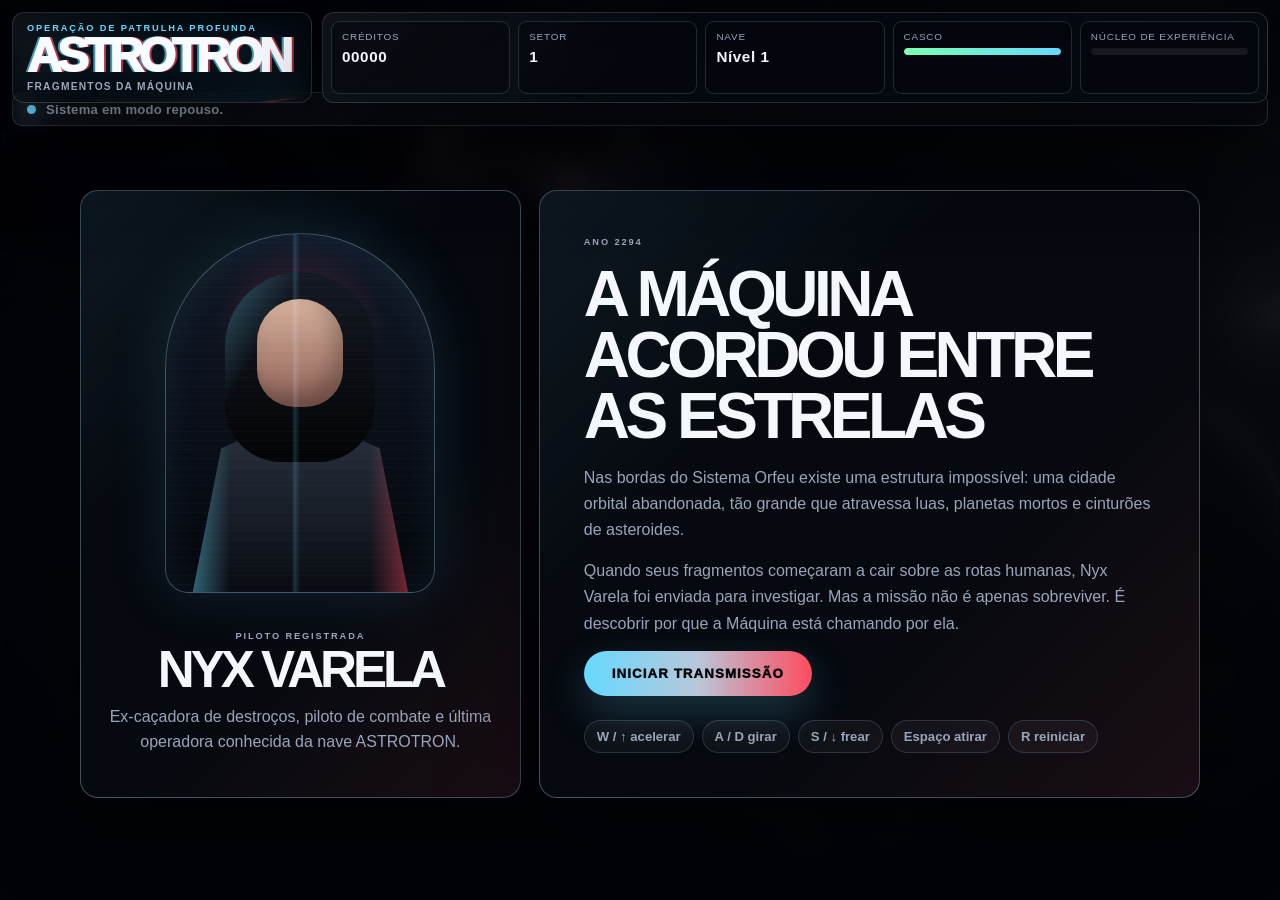
==== commit 221dc4d7: "Add files via upload" ====
--- a/index.html
+++ b/index.html
@@ -108,7 +108,13 @@
         <div class="cutscene-box">
           <div class="cutscene-visual">
             <div class="cutscene-portrait">
-              <div class="portrait-frame small">
+              <div class="portrait-frame small cutscene-nyx-frame">
+                <img
+                  class="cutscene-nyx-image"
+                  src="assets/img/personagens/nyx_retrato_policial.png"
+                  alt="Retrato de Nyx Varela"
+                  onerror="this.style.display='none';"
+                />
                 <div class="portrait-head"></div>
                 <div class="portrait-hair"></div>
                 <div class="portrait-body"></div>
--- a/css/estilogeral.css
+++ b/css/estilogeral.css
@@ -6,10 +6,10 @@
 
 :root {
   --bg: #030407;
-  --panel: rgba(8, 12, 18, 0.78);
+  --panel: rgba(8, 12, 18, 0.62);
   --panel-strong: rgba(7, 10, 16, 0.94);
-  --line: rgba(185, 230, 255, 0.14);
-  --line-strong: rgba(185, 230, 255, 0.28);
+  --line: rgba(185, 230, 255, 0.16);
+  --line-strong: rgba(185, 230, 255, 0.3);
   --text: #f4f7fb;
   --muted: #9aa6b8;
   --steel: #b8c7d9;
@@ -24,11 +24,11 @@
 html,
 body {
   width: 100%;
-  min-height: 100%;
+  height: 100%;
   background: var(--bg);
   color: var(--text);
   font-family: Arial, Helvetica, sans-serif;
-  overflow-x: hidden;
+  overflow: hidden;
 }
 
 button {
@@ -36,36 +36,62 @@
 }
 
 .game-shell {
-  position: relative;
+  position: fixed;
+  inset: 0;
   z-index: 2;
-  width: min(1600px, calc(100% - 18px));
-  margin: 0 auto;
-  padding: 10px 0;
+  width: 100vw;
+  height: 100vh;
+  padding: 0;
+  overflow: hidden;
+}
+
+.canvas-card {
+  position: fixed;
+  inset: 0;
+  width: 100vw;
+  height: 100vh;
+  min-height: 100vh;
+  border: 0;
+  border-radius: 0;
+  overflow: hidden;
+  background: #020308;
+}
+
+#gameCanvas {
+  display: block;
+  width: 100%;
+  height: 100%;
+  background: #020308;
 }
 
 .top-panel {
+  position: fixed;
+  top: 12px;
+  left: 12px;
+  right: 12px;
+  z-index: 25;
   display: grid;
-  grid-template-columns: 0.7fr 1.8fr;
+  grid-template-columns: minmax(210px, 300px) 1fr;
   gap: 10px;
-  margin-bottom: 8px;
+  pointer-events: none;
 }
 
 .brand-card,
 .hud,
 .mission-panel,
-.canvas-card,
 .bottom-panel {
   border: 1px solid var(--line);
   background: linear-gradient(135deg, rgba(255, 255, 255, 0.045), transparent 38%), var(--panel);
   backdrop-filter: blur(18px);
   box-shadow: var(--shadow);
+  pointer-events: auto;
 }
 
 .brand-card {
   position: relative;
   overflow: hidden;
   border-radius: 12px;
-  padding: 12px 16px;
+  padding: 10px 14px;
 }
 
 .brand-card::before {
@@ -84,9 +110,9 @@
   color: var(--blue);
   text-transform: uppercase;
   letter-spacing: 0.2em;
-  font-size: 0.64rem;
+  font-size: 0.58rem;
   font-weight: 900;
-  margin-bottom: 6px;
+  margin-bottom: 4px;
 }
 
 .eyebrow.danger {
@@ -94,7 +120,7 @@
 }
 
 h1 {
-  font-size: clamp(2rem, 4.2vw, 4.6rem);
+  font-size: clamp(1.8rem, 3.7vw, 3.9rem);
   line-height: 0.82;
   letter-spacing: -0.09em;
   font-weight: 950;
@@ -107,41 +133,41 @@
 }
 
 .subtitle {
-  margin-top: 6px;
+  margin-top: 5px;
   color: var(--muted);
   font-weight: 800;
   letter-spacing: 0.12em;
   text-transform: uppercase;
-  font-size: 0.72rem;
+  font-size: 0.64rem;
 }
 
 .hud {
   border-radius: 12px;
   padding: 8px;
   display: grid;
-  grid-template-columns: repeat(5, 1fr);
+  grid-template-columns: repeat(5, minmax(90px, 1fr));
   gap: 8px;
 }
 
 .hud-card {
   border: 1px solid var(--line);
-  background: rgba(255, 255, 255, 0.035);
+  background: rgba(3, 5, 12, 0.45);
   border-radius: 9px;
-  padding: 10px;
-  min-height: 72px;
+  padding: 9px 10px;
+  min-height: 62px;
 }
 
 .hud-card span {
   display: block;
   color: var(--muted);
-  font-size: 0.66rem;
-  margin-bottom: 7px;
+  font-size: 0.62rem;
+  margin-bottom: 6px;
   text-transform: uppercase;
   letter-spacing: 0.08em;
 }
 
 .hud-card strong {
-  font-size: 1rem;
+  font-size: 0.95rem;
   letter-spacing: 0.04em;
 }
 
@@ -151,7 +177,7 @@
 
 .bar {
   width: 100%;
-  height: 8px;
+  height: 7px;
   border-radius: 999px;
   background: rgba(255, 255, 255, 0.08);
   overflow: hidden;
@@ -173,10 +199,14 @@
 }
 
 .mission-panel {
-  min-height: 36px;
+  position: fixed;
+  left: 12px;
+  right: 12px;
+  top: 92px;
+  z-index: 24;
+  min-height: 34px;
   border-radius: 10px;
-  margin-bottom: 8px;
-  padding: 9px 14px;
+  padding: 8px 14px;
   display: flex;
   align-items: center;
   gap: 10px;
@@ -194,32 +224,31 @@
   color: var(--muted);
   font-weight: 800;
   letter-spacing: 0.02em;
-  font-size: 0.86rem;
-}
-
-.canvas-card {
-  position: relative;
-  height: calc(100vh - 178px);
-  min-height: 650px;
-  border-radius: 14px;
-  overflow: hidden;
-}
-
-#gameCanvas {
-  display: block;
-  width: 100%;
-  height: 100%;
-  background: #020308;
+  font-size: 0.82rem;
 }
 
 .screen-overlay {
   position: absolute;
   inset: 0;
+  z-index: 10;
   display: grid;
   place-items: center;
   padding: 18px;
   background: linear-gradient(180deg, rgba(2, 3, 8, 0.36), rgba(2, 3, 8, 0.88)), rgba(2, 3, 8, 0.7);
   backdrop-filter: blur(12px);
+  animation: interfaceFadeIn 0.38s ease both;
+}
+
+@keyframes interfaceFadeIn {
+  from {
+    opacity: 0;
+    transform: scale(1.015);
+  }
+
+  to {
+    opacity: 1;
+    transform: scale(1);
+  }
 }
 
 .hidden {
@@ -227,11 +256,12 @@
 }
 
 .title-screen {
-  width: min(1120px, 100%);
+  width: min(1120px, calc(100vw - 36px));
   display: grid;
   grid-template-columns: 0.8fr 1.2fr;
   gap: 18px;
   align-items: stretch;
+  margin-top: 88px;
 }
 
 .hero-profile,
@@ -429,9 +459,10 @@
 }
 
 .cutscene-box {
-  width: min(1050px, 100%);
+  width: min(1050px, calc(100vw - 36px));
   border-radius: 18px;
   overflow: hidden;
+  margin-top: 70px;
 }
 
 .cutscene-visual {
@@ -496,8 +527,9 @@
 }
 
 .station-box {
-  width: min(980px, 100%);
+  width: min(980px, calc(100vw - 36px));
   text-align: center;
+  margin-top: 70px;
 }
 
 .station-grid,
@@ -557,8 +589,9 @@
 }
 
 .upgrade-box {
-  width: min(960px, 100%);
+  width: min(960px, calc(100vw - 36px));
   text-align: center;
+  margin-top: 70px;
 }
 
 .result-box {
@@ -581,26 +614,31 @@
 }
 
 .bottom-panel {
-  margin-top: 8px;
-  border-radius: 10px;
-  padding: 10px 14px;
-  color: var(--muted);
-  text-align: center;
-  font-size: 0.84rem;
+  display: none;
 }
 
 @media (max-width: 980px) {
-  .top-panel,
+  .top-panel {
+    grid-template-columns: 1fr;
+  }
+
+  .hud {
+    grid-template-columns: repeat(2, 1fr);
+  }
+
+  .hud-card.wide {
+    grid-column: span 2;
+  }
+
+  .mission-panel {
+    top: 210px;
+  }
+
   .title-screen {
     grid-template-columns: 1fr;
-  }
-
-  .hud {
-    grid-template-columns: repeat(2, 1fr);
-  }
-
-  .hud-card.wide {
-    grid-column: span 2;
+    margin-top: 220px;
+    overflow-y: auto;
+    max-height: calc(100vh - 240px);
   }
 
   .station-grid,
@@ -617,16 +655,13 @@
   .cutscene-location {
     text-align: center;
   }
-
-  .canvas-card {
-    height: 70vh;
-  }
 }
 
 @media (max-width: 560px) {
-  .game-shell {
-    width: min(100% - 12px, 1440px);
-    padding: 8px 0;
+  .top-panel {
+    left: 6px;
+    right: 6px;
+    top: 6px;
   }
 
   .hud {
@@ -637,13 +672,14 @@
     grid-column: span 1;
   }
 
-  .canvas-card {
-    min-height: 560px;
-    border-radius: 14px;
+  .mission-panel {
+    left: 6px;
+    right: 6px;
+    top: 390px;
   }
 
   .screen-overlay {
-    padding: 12px;
+    padding: 8px;
   }
 
   .title-content,
@@ -656,3 +692,44 @@
     flex-direction: column;
   }
 }
+
+
+.cutscene-nyx-frame {
+  background: #f3f0ec;
+}
+
+.cutscene-nyx-image {
+  position: absolute;
+  inset: 0;
+  z-index: 6;
+  width: 100%;
+  height: 100%;
+  object-fit: cover;
+  object-position: center top;
+}
+
+.cutscene-nyx-image + .portrait-head,
+.cutscene-nyx-image + .portrait-head + .portrait-hair,
+.cutscene-nyx-image + .portrait-head + .portrait-hair + .portrait-body {
+  opacity: 0;
+}
+
+.screen-overlay:not(.hidden),
+.cutscene-box,
+.station-box,
+.screen-box,
+.title-screen {
+  animation: astrotronFadeIn 0.45s ease both;
+}
+
+@keyframes astrotronFadeIn {
+  from {
+    opacity: 0;
+    transform: translateY(8px) scale(1.01);
+  }
+
+  to {
+    opacity: 1;
+    transform: translateY(0) scale(1);
+  }
+}
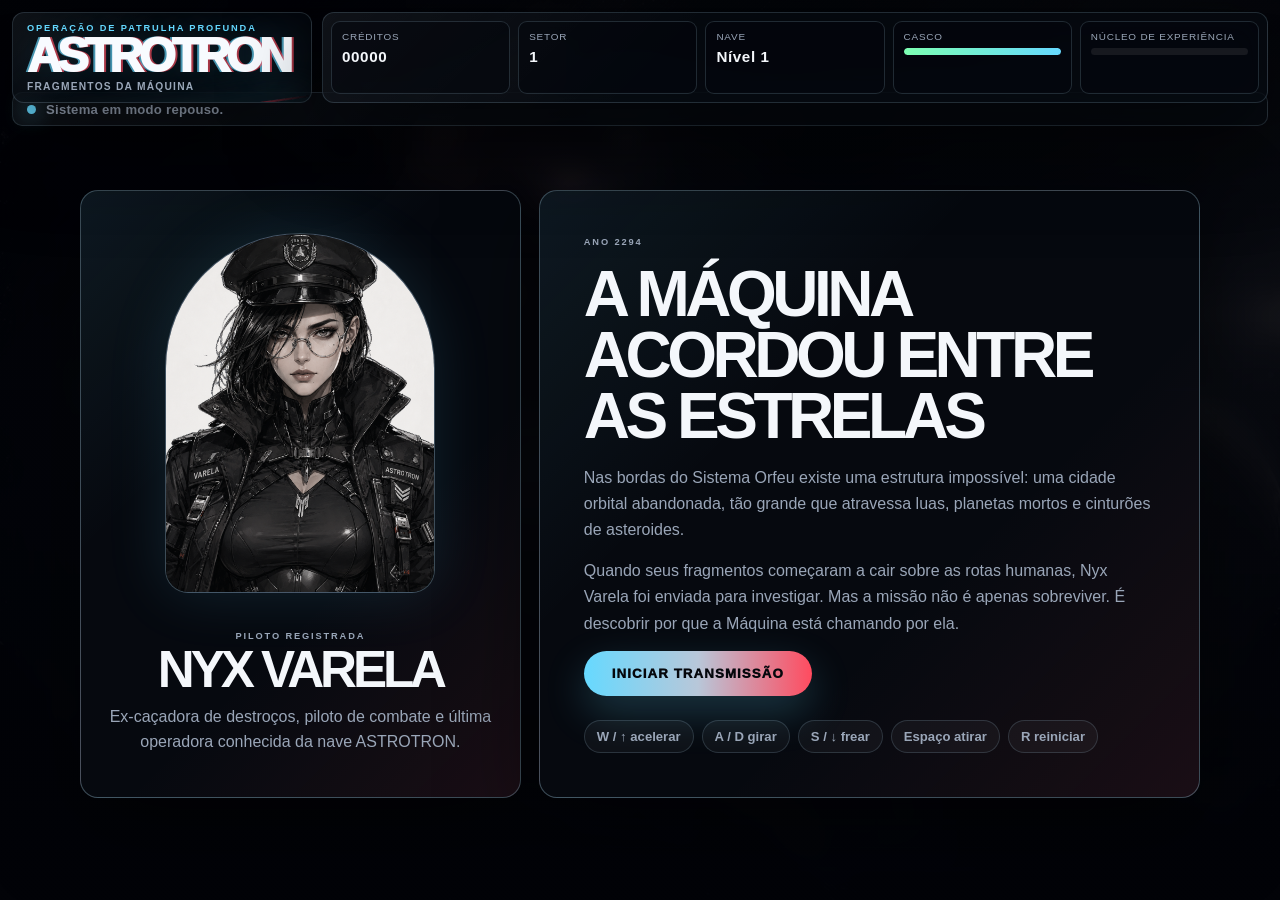
==== commit 1a746734: "Add files via upload" ====
--- a/index.html
+++ b/index.html
@@ -69,7 +69,13 @@
       <div id="startScreen" class="screen-overlay">
         <div class="title-screen">
           <div class="hero-profile">
-            <div class="portrait-frame">
+            <div class="portrait-frame has-portrait-image title-nyx-frame">
+              <img
+                class="title-nyx-image"
+                src="assets/img/personagens/nyx_retrato_policial.png"
+                alt="Retrato de Nyx Varela"
+                onerror="this.style.display='none';"
+              />
               <div class="portrait-head"></div>
               <div class="portrait-hair"></div>
               <div class="portrait-body"></div>
@@ -108,7 +114,7 @@
         <div class="cutscene-box">
           <div class="cutscene-visual">
             <div class="cutscene-portrait">
-              <div class="portrait-frame small cutscene-nyx-frame">
+              <div class="portrait-frame small has-portrait-image cutscene-nyx-frame">
                 <img
                   class="cutscene-nyx-image"
                   src="assets/img/personagens/nyx_retrato_policial.png"
--- a/css/estilogeral.css
+++ b/css/estilogeral.css
@@ -320,10 +320,10 @@
 }
 
 .portrait-frame.small {
-  width: 120px;
-  height: 160px;
+  width: 180px;
+  height: 240px;
   margin: 0;
-  border-radius: 70px 70px 18px 18px;
+  border-radius: 90px 90px 22px 22px;
 }
 
 .portrait-head {
@@ -733,3 +733,43 @@
     transform: translateY(0) scale(1);
   }
 }
+
+
+.has-portrait-image {
+  background: radial-gradient(circle at 50% 20%, rgba(255, 75, 95, 0.12), transparent 28%), linear-gradient(180deg, #111827, #05070c);
+}
+
+.title-nyx-image,
+.cutscene-nyx-image {
+  position: absolute;
+  inset: 0;
+  z-index: 6;
+  width: 100%;
+  height: 100%;
+  object-fit: contain;
+  object-position: center bottom;
+}
+
+.title-nyx-image {
+  transform: scale(1.08);
+  transform-origin: center bottom;
+}
+
+.cutscene-nyx-image {
+  transform: scale(1.22);
+  transform-origin: center bottom;
+}
+
+.has-portrait-image .portrait-head,
+.has-portrait-image .portrait-hair,
+.has-portrait-image .portrait-body {
+  opacity: 0;
+}
+
+.cutscene-box {
+  width: min(1180px, calc(100vw - 36px));
+}
+
+.cutscene-visual {
+  min-width: 220px;
+}
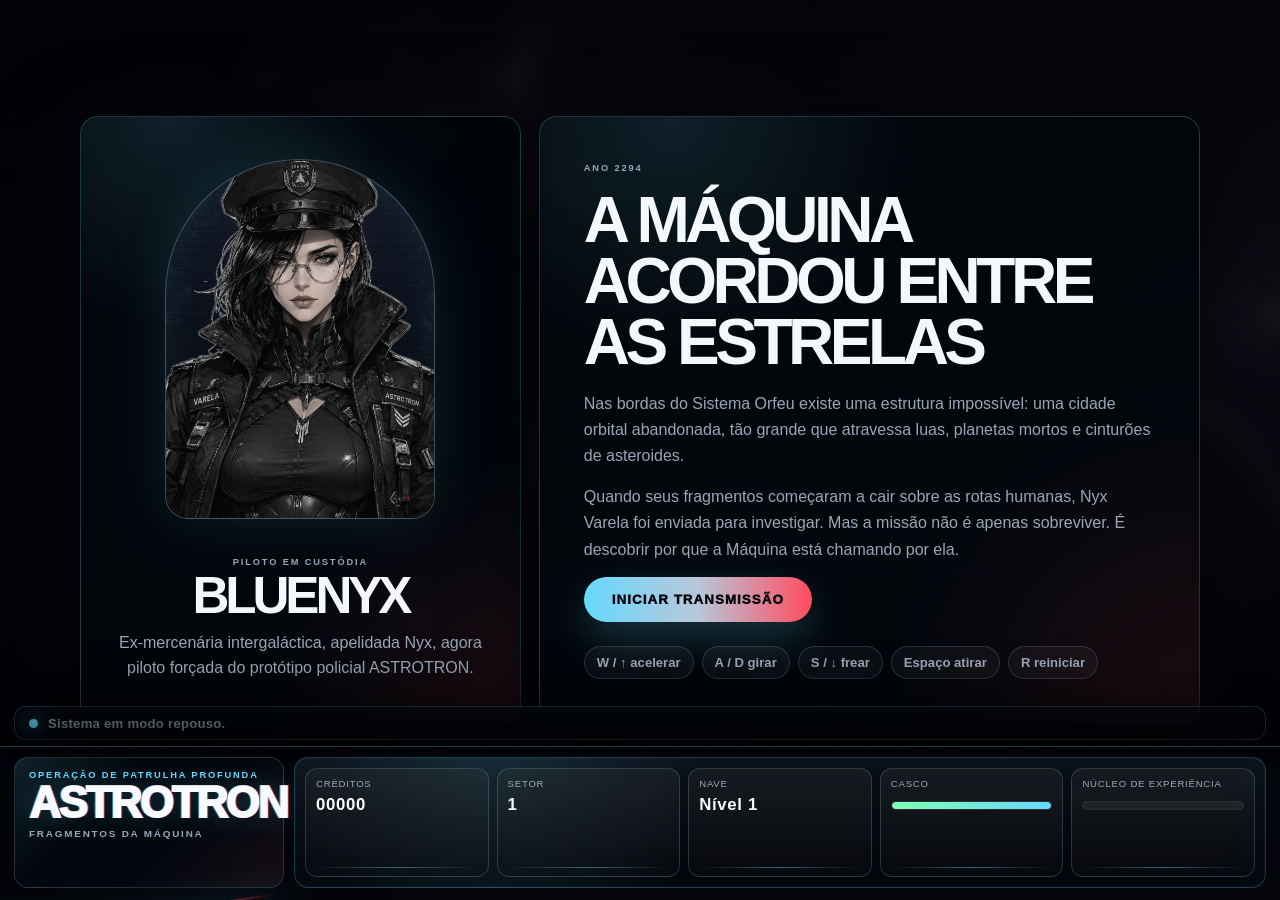
==== commit e547072a: "Add files via upload" ====
--- a/index.html
+++ b/index.html
@@ -83,9 +83,9 @@
             </div>
 
             <div class="profile-text">
-              <p class="eyebrow">Piloto registrada</p>
-              <h2>NYX VARELA</h2>
-              <p>Ex-caçadora de destroços, piloto de combate e última operadora conhecida da nave ASTROTRON.</p>
+              <p class="eyebrow">Piloto em custódia</p>
+              <h2>BLUENYX</h2>
+              <p>Ex-mercenária intergaláctica, apelidada Nyx, agora piloto forçada do protótipo policial ASTROTRON.</p>
             </div>
           </div>
 
@@ -140,9 +140,18 @@
 
             <div class="dialogue-actions">
               <button id="skipCutsceneBtn" class="ghost-btn">Pular</button>
-              <button id="nextDialogueBtn" class="primary-btn small-btn">Avançar</button>
-            </div>
-          </div>
+              <button id="nextDialogueBtn" class="primary-btn small-btn">Continuar</button>
+            </div>
+          </div>
+        </div>
+      </div>
+
+
+      <div id="sectorLoadScreen" class="screen-overlay sector-load-screen hidden">
+        <div class="sector-load-box">
+          <span class="load-kicker">Sincronizando setor</span>
+          <strong id="sectorLoadText">Carregando mapa, meteoros e telemetria...</strong>
+          <div class="load-line"><i></i></div>
         </div>
       </div>
 
--- a/css/estilogeral.css
+++ b/css/estilogeral.css
@@ -773,3 +773,355 @@
 .cutscene-visual {
   min-width: 220px;
 }
+
+
+/* ASTROTRON V10 - cockpit UI, RPG Maker dialogue and professional HUD */
+
+body {
+  cursor: crosshair;
+}
+
+.top-panel {
+  top: auto;
+  bottom: 0;
+  left: 0;
+  right: 0;
+  height: 154px;
+  padding: 10px 14px 12px;
+  display: grid;
+  grid-template-columns: 270px 1fr;
+  align-items: stretch;
+  gap: 10px;
+  pointer-events: none;
+  background:
+    linear-gradient(180deg, rgba(3, 5, 11, 0.0), rgba(3, 5, 11, 0.86) 14%, rgba(3, 5, 11, 0.96)),
+    repeating-linear-gradient(90deg, rgba(102, 217, 255, 0.04) 0 1px, transparent 1px 32px);
+  border-top: 1px solid rgba(102, 217, 255, 0.26);
+  box-shadow: 0 -24px 70px rgba(0, 0, 0, 0.82);
+}
+
+.brand-card {
+  border-radius: 14px;
+  padding: 12px 14px;
+  background:
+    linear-gradient(135deg, rgba(102, 217, 255, 0.12), transparent 32%),
+    linear-gradient(315deg, rgba(255, 75, 95, 0.08), transparent 42%),
+    rgba(3, 8, 14, 0.88);
+  overflow: visible;
+}
+
+.brand-card h1,
+h1 {
+  font-size: clamp(1.9rem, 3.4vw, 3.35rem);
+  line-height: 0.9;
+  letter-spacing: -0.045em;
+  white-space: nowrap;
+  overflow: visible;
+  text-shadow:
+    1px 0 0 rgba(255, 75, 95, 0.65),
+    -1px 0 0 rgba(102, 217, 255, 0.65),
+    0 0 28px rgba(102, 217, 255, 0.24);
+}
+
+.subtitle {
+  font-size: 0.62rem;
+  letter-spacing: 0.18em;
+}
+
+.hud {
+  border-radius: 14px;
+  padding: 10px;
+  background:
+    radial-gradient(circle at 20% 0%, rgba(102, 217, 255, 0.13), transparent 28%),
+    linear-gradient(180deg, rgba(10, 16, 24, 0.88), rgba(2, 4, 9, 0.94));
+  border-color: rgba(102, 217, 255, 0.24);
+  box-shadow:
+    inset 0 0 0 1px rgba(255, 255, 255, 0.025),
+    inset 0 0 42px rgba(102, 217, 255, 0.05);
+}
+
+.hud-card {
+  min-height: 82px;
+  border-radius: 12px;
+  background:
+    linear-gradient(180deg, rgba(255, 255, 255, 0.065), rgba(255, 255, 255, 0.018)),
+    rgba(0, 0, 0, 0.22);
+  border-color: rgba(185, 230, 255, 0.18);
+  position: relative;
+  overflow: hidden;
+}
+
+.hud-card::after {
+  content: "";
+  position: absolute;
+  left: 10px;
+  right: 10px;
+  bottom: 8px;
+  height: 1px;
+  background: linear-gradient(90deg, transparent, rgba(102, 217, 255, 0.45), transparent);
+}
+
+.hud-card span {
+  color: rgba(210, 224, 240, 0.72);
+  font-size: 0.6rem;
+}
+
+.hud-card strong {
+  font-size: 1.05rem;
+  color: #f5fbff;
+}
+
+.bar {
+  height: 9px;
+  margin-top: 12px;
+  background: rgba(255, 255, 255, 0.065);
+  border: 1px solid rgba(255, 255, 255, 0.05);
+}
+
+.mission-panel {
+  top: auto;
+  left: 14px;
+  right: 14px;
+  bottom: 160px;
+  border-radius: 12px;
+  background: linear-gradient(90deg, rgba(4, 8, 16, 0.76), rgba(4, 8, 16, 0.38));
+  border-color: rgba(102, 217, 255, 0.22);
+  box-shadow: 0 10px 40px rgba(0, 0, 0, 0.45);
+}
+
+.screen-overlay {
+  padding-bottom: 166px;
+}
+
+/* RPG Maker style dialogue */
+#cutsceneScreen {
+  place-items: end center;
+  padding: 0 24px 172px;
+  background: linear-gradient(180deg, rgba(0,0,0,0.14), rgba(0,0,0,0.42));
+}
+
+.cutscene-box {
+  position: relative;
+  width: min(1180px, calc(100vw - 48px));
+  margin: 0 auto;
+  border: 0;
+  background: transparent;
+  box-shadow: none;
+  overflow: visible;
+  display: block;
+}
+
+.cutscene-visual {
+  min-height: 0;
+  padding: 0;
+  background: none;
+  display: block;
+}
+
+.cutscene-portrait {
+  position: absolute;
+  left: 34px;
+  bottom: 118px;
+  z-index: 15;
+  filter: drop-shadow(0 18px 32px rgba(0, 0, 0, 0.72));
+}
+
+.portrait-frame.small {
+  width: 240px;
+  height: 320px;
+  border-radius: 18px;
+  border-color: rgba(102, 217, 255, 0.24);
+  background: transparent;
+}
+
+.cutscene-nyx-image {
+  transform: scale(1.33);
+  object-fit: contain;
+  object-position: center bottom;
+}
+
+.cutscene-location {
+  position: absolute;
+  right: 28px;
+  bottom: 128px;
+  z-index: 16;
+  text-align: right;
+  opacity: 0.82;
+  pointer-events: none;
+}
+
+.cutscene-location strong {
+  font-size: clamp(1.4rem, 3.2vw, 3.3rem);
+}
+
+.dialogue-box {
+  position: relative;
+  z-index: 14;
+  min-height: 150px;
+  padding: 24px 28px 20px 300px;
+  border: 1px solid rgba(102, 217, 255, 0.28);
+  border-radius: 16px;
+  background:
+    linear-gradient(90deg, rgba(2, 7, 14, 0.96), rgba(5, 10, 18, 0.9)),
+    repeating-linear-gradient(90deg, rgba(255,255,255,0.04) 0 1px, transparent 1px 30px);
+  box-shadow:
+    0 -12px 50px rgba(0,0,0,0.55),
+    inset 0 0 38px rgba(102, 217, 255, 0.055);
+}
+
+.dialogue-box span {
+  color: #66d9ff;
+  font-size: 0.88rem;
+  margin-bottom: 9px;
+}
+
+.dialogue-box p {
+  font-size: clamp(1.05rem, 1.7vw, 1.32rem);
+  min-height: 58px;
+  max-width: 760px;
+}
+
+.dialogue-actions {
+  position: absolute;
+  right: 18px;
+  bottom: 16px;
+  margin: 0;
+}
+
+.ghost-btn,
+.primary-btn.small-btn {
+  padding: 10px 16px;
+}
+
+.sector-load-screen {
+  z-index: 28;
+  background:
+    radial-gradient(circle at 50% 45%, rgba(102, 217, 255, 0.12), transparent 32%),
+    rgba(0, 0, 0, 0.68);
+}
+
+.sector-load-box {
+  width: min(520px, calc(100vw - 48px));
+  padding: 26px;
+  border: 1px solid rgba(102, 217, 255, 0.28);
+  border-radius: 18px;
+  background: rgba(4, 8, 16, 0.9);
+  box-shadow: 0 20px 80px rgba(0, 0, 0, 0.72);
+  text-align: center;
+}
+
+.load-kicker {
+  display: block;
+  color: #66d9ff;
+  text-transform: uppercase;
+  letter-spacing: 0.18em;
+  font-weight: 900;
+  font-size: 0.7rem;
+  margin-bottom: 10px;
+}
+
+.sector-load-box strong {
+  display: block;
+  font-size: 1rem;
+  color: #f4f7fb;
+  margin-bottom: 18px;
+}
+
+.load-line {
+  height: 4px;
+  border-radius: 999px;
+  background: rgba(255,255,255,0.08);
+  overflow: hidden;
+}
+
+.load-line i {
+  display: block;
+  height: 100%;
+  width: 44%;
+  border-radius: inherit;
+  background: linear-gradient(90deg, transparent, #66d9ff, #ff4b5f);
+  animation: loadSweep 1s ease-in-out infinite;
+}
+
+@keyframes loadSweep {
+  from { transform: translateX(-110%); }
+  to { transform: translateX(250%); }
+}
+
+.upgrade-box,
+.station-box,
+.screen-box,
+.title-content,
+.hero-profile {
+  border-color: rgba(102, 217, 255, 0.23);
+  background:
+    radial-gradient(circle at 20% 0%, rgba(102, 217, 255, 0.12), transparent 30%),
+    radial-gradient(circle at 100% 100%, rgba(255, 75, 95, 0.1), transparent 35%),
+    rgba(3, 7, 13, 0.92);
+}
+
+.upgrade-card,
+.station-card {
+  border-color: rgba(102, 217, 255, 0.18);
+  background:
+    linear-gradient(135deg, rgba(102, 217, 255, 0.085), transparent 36%),
+    linear-gradient(180deg, rgba(255,255,255,0.055), rgba(255,255,255,0.018));
+}
+
+.disabled-upgrade {
+  cursor: not-allowed;
+}
+
+@media (max-width: 980px) {
+  .top-panel {
+    height: 270px;
+    grid-template-columns: 1fr;
+  }
+
+  .mission-panel {
+    bottom: 276px;
+    top: auto;
+  }
+
+  .screen-overlay {
+    padding-bottom: 282px;
+  }
+
+  #cutsceneScreen {
+    padding-bottom: 286px;
+  }
+
+  .dialogue-box {
+    padding-left: 24px;
+    padding-top: 130px;
+  }
+
+  .cutscene-portrait {
+    left: 24px;
+    bottom: 118px;
+  }
+
+  .portrait-frame.small {
+    width: 160px;
+    height: 210px;
+  }
+}
+
+@media (max-width: 560px) {
+  .top-panel {
+    height: 410px;
+  }
+
+  .mission-panel {
+    bottom: 416px;
+    top: auto;
+  }
+
+  .screen-overlay {
+    padding-bottom: 420px;
+  }
+
+  #cutsceneScreen {
+    padding: 0 10px 420px;
+  }
+}
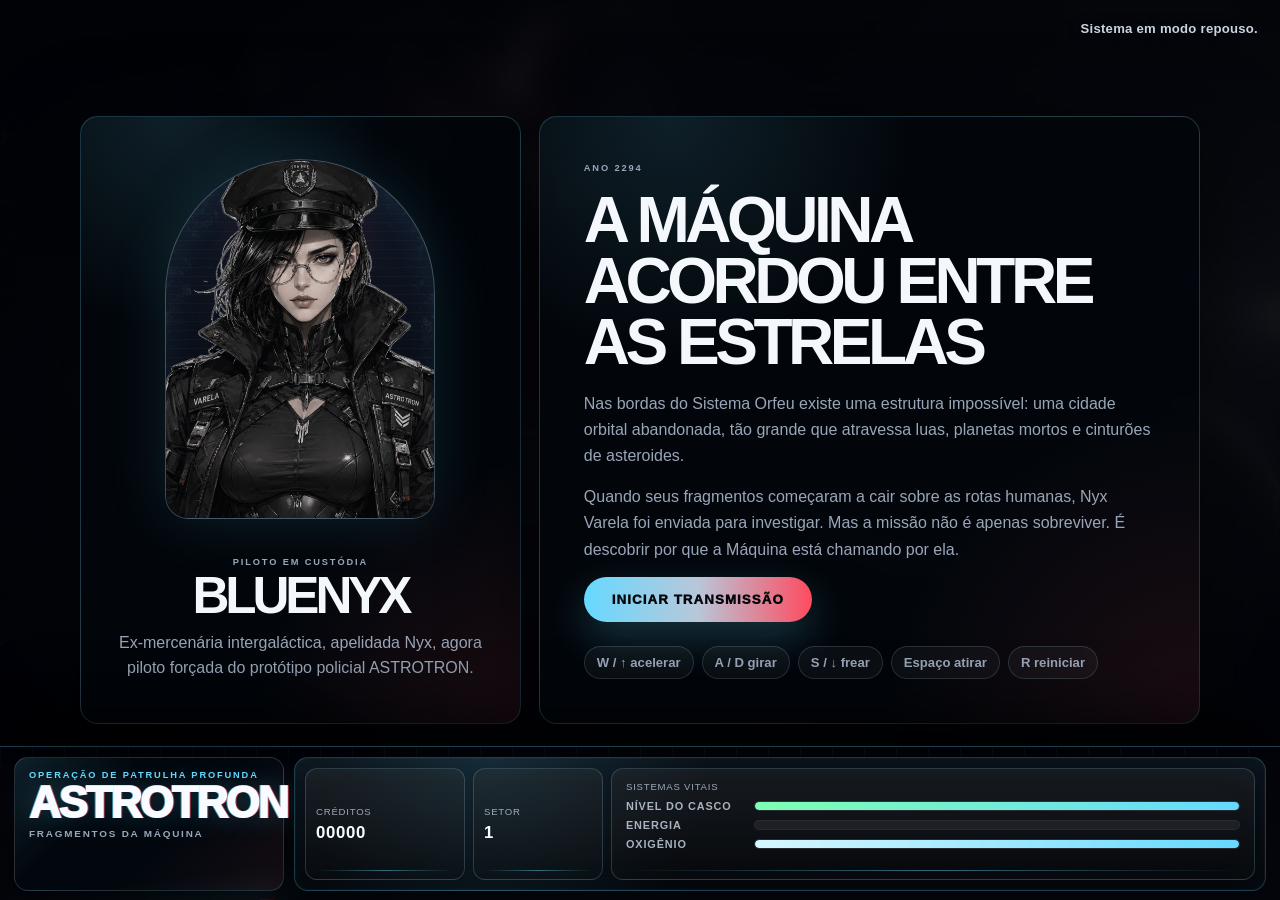
==== commit 6a91d08e: "Add files via upload" ====
--- a/index.html
+++ b/index.html
@@ -26,33 +26,35 @@
         <p class="subtitle">Fragmentos da Máquina</p>
       </div>
 
-      <div class="hud">
-        <div class="hud-card">
+      <div class="hud cockpit-hud">
+        <div class="hud-card compact">
           <span>Créditos</span>
           <strong id="scoreValue">00000</strong>
         </div>
 
-        <div class="hud-card">
+        <div class="hud-card compact">
           <span>Setor</span>
           <strong id="waveValue">1</strong>
         </div>
 
-        <div class="hud-card">
-          <span>Nave</span>
-          <strong id="levelValue">Nível 1</strong>
-        </div>
-
-        <div class="hud-card wide">
-          <span>Casco</span>
-          <div class="bar">
-            <i id="hullBar"></i>
-          </div>
-        </div>
-
-        <div class="hud-card wide">
-          <span>Núcleo de Experiência</span>
-          <div class="bar xp">
-            <i id="xpBar"></i>
+        <div class="hud-card systems-card">
+          <span>Sistemas vitais</span>
+
+          <div class="stacked-bars">
+            <label>
+              <em>Nível do casco</em>
+              <div class="bar hull"><i id="hullBar"></i></div>
+            </label>
+
+            <label>
+              <em>Energia</em>
+              <div class="bar energy"><i id="xpBar"></i></div>
+            </label>
+
+            <label>
+              <em>Oxigênio</em>
+              <div class="bar oxygen"><i id="oxygenBar"></i></div>
+            </label>
           </div>
         </div>
       </div>
--- a/css/estilogeral.css
+++ b/css/estilogeral.css
@@ -1125,3 +1125,176 @@
     padding: 0 10px 420px;
   }
 }
+
+
+/* ASTROTRON V11 - revisão de HUD, cutscenes e área jogável */
+
+.cinematic-mode .top-panel,
+.cinematic-mode .mission-panel {
+  opacity: 0;
+  pointer-events: none;
+  transform: translateY(18px);
+}
+
+.top-panel,
+.mission-panel {
+  transition: opacity 0.28s ease, transform 0.28s ease;
+}
+
+.cockpit-hud {
+  grid-template-columns: 160px 130px 1fr;
+}
+
+.hud-card.compact {
+  min-height: 112px;
+  display: flex;
+  flex-direction: column;
+  justify-content: center;
+}
+
+.systems-card {
+  min-height: 112px;
+  padding: 12px 14px;
+}
+
+.systems-card > span {
+  margin-bottom: 8px;
+}
+
+.stacked-bars {
+  display: grid;
+  gap: 7px;
+}
+
+.stacked-bars label {
+  display: grid;
+  grid-template-columns: 118px 1fr;
+  gap: 10px;
+  align-items: center;
+}
+
+.stacked-bars em {
+  font-style: normal;
+  color: rgba(210, 224, 240, 0.78);
+  font-size: 0.68rem;
+  font-weight: 900;
+  letter-spacing: 0.08em;
+  text-transform: uppercase;
+}
+
+.stacked-bars .bar {
+  margin-top: 0;
+  height: 10px;
+}
+
+.bar.hull i {
+  background: linear-gradient(90deg, #7dffb2, #66d9ff);
+}
+
+.bar.energy i {
+  background: linear-gradient(90deg, #8c6dff, #66d9ff);
+}
+
+.bar.oxygen i {
+  width: 100%;
+  background: linear-gradient(90deg, #d7f7ff, #66d9ff);
+}
+
+.mission-panel {
+  top: 20px;
+  right: 22px;
+  left: auto;
+  bottom: auto;
+  width: min(420px, calc(100vw - 44px));
+  min-height: 0;
+  padding: 0;
+  border: 0;
+  background: transparent;
+  box-shadow: none;
+  justify-content: flex-end;
+  pointer-events: none;
+}
+
+.mission-panel .status-dot {
+  display: none;
+}
+
+.mission-panel p {
+  text-align: right;
+  color: rgba(230, 240, 255, 0.88);
+  text-shadow: 0 0 12px rgba(0, 0, 0, 0.92), 0 0 18px rgba(102, 217, 255, 0.28);
+  font-size: 0.82rem;
+  line-height: 1.35;
+}
+
+.cutscene-portrait {
+  left: 22px;
+  bottom: 96px;
+}
+
+.portrait-frame.small {
+  width: 280px;
+  height: 390px;
+  border: 0;
+  overflow: visible;
+  background: transparent;
+}
+
+.cutscene-nyx-image {
+  width: 100%;
+  height: 100%;
+  object-fit: contain;
+  object-position: center bottom;
+  transform: scale(1.02);
+  filter: drop-shadow(0 18px 26px rgba(0, 0, 0, 0.72));
+}
+
+.dialogue-box {
+  padding-left: 330px;
+}
+
+@media (max-width: 980px) {
+  .cockpit-hud {
+    grid-template-columns: 1fr 1fr;
+  }
+
+  .systems-card {
+    grid-column: span 2;
+  }
+
+  .mission-panel {
+    top: 12px;
+    right: 12px;
+    bottom: auto;
+  }
+
+  .portrait-frame.small {
+    width: 190px;
+    height: 270px;
+  }
+
+  .dialogue-box {
+    padding-left: 24px;
+    padding-top: 155px;
+  }
+}
+
+@media (max-width: 560px) {
+  .cockpit-hud {
+    grid-template-columns: 1fr;
+  }
+
+  .systems-card {
+    grid-column: span 1;
+  }
+
+  .stacked-bars label {
+    grid-template-columns: 96px 1fr;
+  }
+
+  .mission-panel {
+    top: 8px;
+    right: 8px;
+    width: calc(100vw - 16px);
+  }
+}
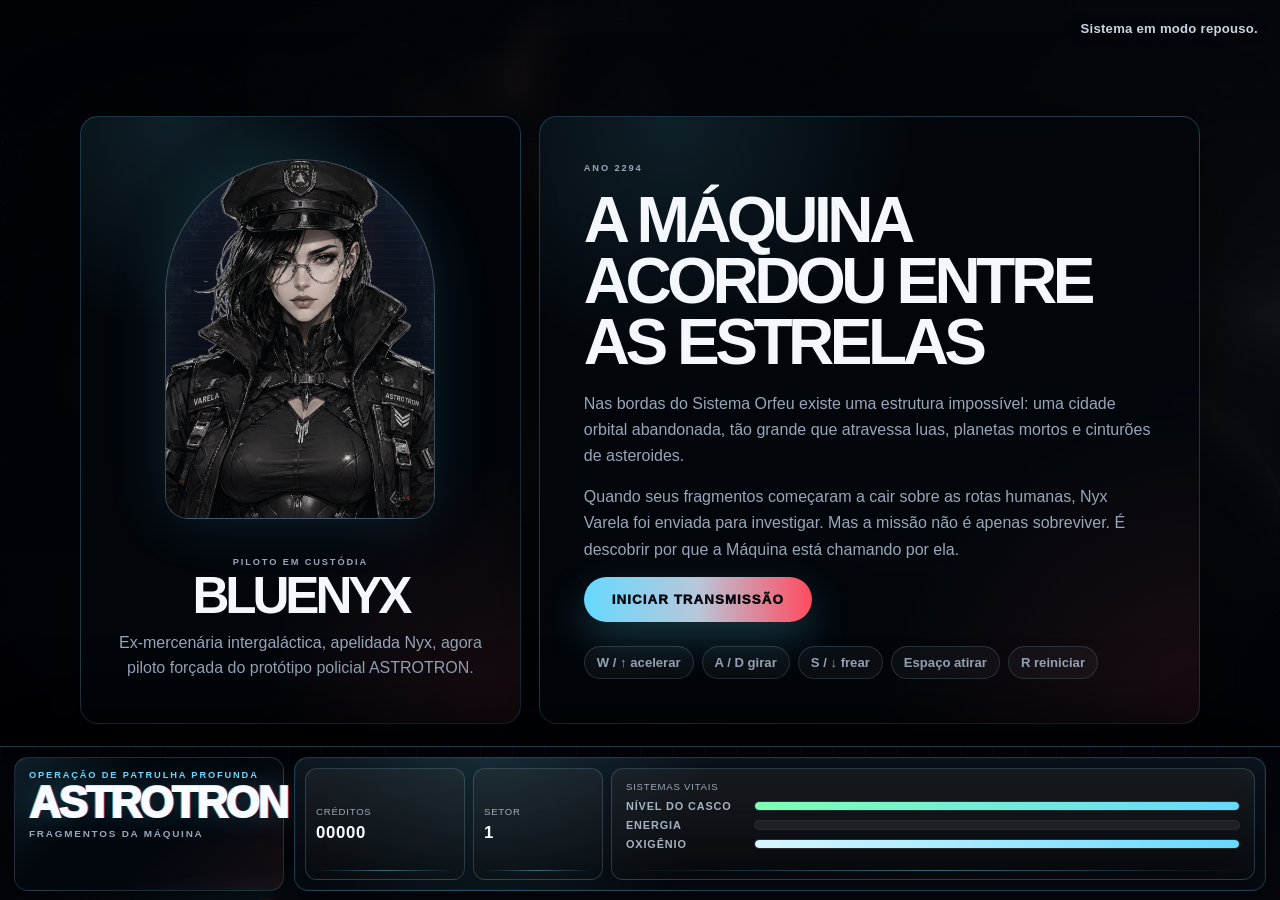
==== commit fdd21b14: "Update and rename a to index.html" ====
--- a/index.html
+++ b/index.html
@@ -1,232 +1,13 @@
 <!DOCTYPE html>
 <html lang="pt-BR">
-<head>
-  <meta charset="UTF-8" />
-  <meta name="viewport" content="width=device-width, initial-scale=1.0" />
-
-  <title>ASTROTRON | Fragmentos da Máquina</title>
-
-  <link rel="stylesheet" href="css/estilobackground.css" />
-  <link rel="stylesheet" href="css/estilogeral.css" />
-</head>
-
-<body>
-  <div class="astro-background">
-    <div class="mega-structure structure-one"></div>
-    <div class="mega-structure structure-two"></div>
-    <div class="dust-layer"></div>
-    <div class="noise-layer"></div>
-  </div>
-
-  <main class="game-shell">
-    <section class="top-panel">
-      <div class="brand-card">
-        <p class="eyebrow">Operação de Patrulha Profunda</p>
-        <h1>ASTROTRON</h1>
-        <p class="subtitle">Fragmentos da Máquina</p>
-      </div>
-
-      <div class="hud cockpit-hud">
-        <div class="hud-card compact">
-          <span>Créditos</span>
-          <strong id="scoreValue">00000</strong>
-        </div>
-
-        <div class="hud-card compact">
-          <span>Setor</span>
-          <strong id="waveValue">1</strong>
-        </div>
-
-        <div class="hud-card systems-card">
-          <span>Sistemas vitais</span>
-
-          <div class="stacked-bars">
-            <label>
-              <em>Nível do casco</em>
-              <div class="bar hull"><i id="hullBar"></i></div>
-            </label>
-
-            <label>
-              <em>Energia</em>
-              <div class="bar energy"><i id="xpBar"></i></div>
-            </label>
-
-            <label>
-              <em>Oxigênio</em>
-              <div class="bar oxygen"><i id="oxygenBar"></i></div>
-            </label>
-          </div>
-        </div>
-      </div>
-    </section>
-
-    <section class="mission-panel">
-      <span class="status-dot"></span>
-      <p id="missionText">Sistema em modo repouso.</p>
-    </section>
-
-    <section class="canvas-card">
-      <canvas id="gameCanvas"></canvas>
-
-      <div id="startScreen" class="screen-overlay">
-        <div class="title-screen">
-          <div class="hero-profile">
-            <div class="portrait-frame has-portrait-image title-nyx-frame">
-              <img
-                class="title-nyx-image"
-                src="assets/img/personagens/nyx_retrato_policial.png"
-                alt="Retrato de Nyx Varela"
-                onerror="this.style.display='none';"
-              />
-              <div class="portrait-head"></div>
-              <div class="portrait-hair"></div>
-              <div class="portrait-body"></div>
-              <div class="portrait-glow"></div>
-            </div>
-
-            <div class="profile-text">
-              <p class="eyebrow">Piloto em custódia</p>
-              <h2>BLUENYX</h2>
-              <p>Ex-mercenária intergaláctica, apelidada Nyx, agora piloto forçada do protótipo policial ASTROTRON.</p>
-            </div>
-          </div>
-
-          <div class="title-content">
-            <p class="eyebrow">Ano 2294</p>
-            <h2>A máquina acordou entre as estrelas</h2>
-
-            <p>Nas bordas do Sistema Orfeu existe uma estrutura impossível: uma cidade orbital abandonada, tão grande que atravessa luas, planetas mortos e cinturões de asteroides.</p>
-
-            <p>Quando seus fragmentos começaram a cair sobre as rotas humanas, Nyx Varela foi enviada para investigar. Mas a missão não é apenas sobreviver. É descobrir por que a Máquina está chamando por ela.</p>
-
-            <button id="startBtn" class="primary-btn">Iniciar transmissão</button>
-
-            <div class="controls-hint">
-              <span>W / ↑ acelerar</span>
-              <span>A / D girar</span>
-              <span>S / ↓ frear</span>
-              <span>Espaço atirar</span>
-              <span>R reiniciar</span>
-            </div>
-          </div>
-        </div>
-      </div>
-
-      <div id="cutsceneScreen" class="screen-overlay hidden">
-        <div class="cutscene-box">
-          <div class="cutscene-visual">
-            <div class="cutscene-portrait">
-              <div class="portrait-frame small has-portrait-image cutscene-nyx-frame">
-                <img
-                  class="cutscene-nyx-image"
-                  src="assets/img/personagens/nyx_retrato_policial.png"
-                  alt="Retrato de Nyx Varela"
-                  onerror="this.style.display='none';"
-                />
-                <div class="portrait-head"></div>
-                <div class="portrait-hair"></div>
-                <div class="portrait-body"></div>
-                <div class="portrait-glow"></div>
-              </div>
-            </div>
-
-            <div class="cutscene-location">
-              <span id="cutsceneChapter">Capítulo 01</span>
-              <strong id="cutscenePlace">Cinturão Orfeu</strong>
-            </div>
-          </div>
-
-          <div class="dialogue-box">
-            <span id="speakerName">Nyx Varela</span>
-            <p id="dialogueText"></p>
-
-            <div class="dialogue-actions">
-              <button id="skipCutsceneBtn" class="ghost-btn">Pular</button>
-              <button id="nextDialogueBtn" class="primary-btn small-btn">Continuar</button>
-            </div>
-          </div>
-        </div>
-      </div>
-
-
-      <div id="sectorLoadScreen" class="screen-overlay sector-load-screen hidden">
-        <div class="sector-load-box">
-          <span class="load-kicker">Sincronizando setor</span>
-          <strong id="sectorLoadText">Carregando mapa, meteoros e telemetria...</strong>
-          <div class="load-line"><i></i></div>
-        </div>
-      </div>
-
-      <div id="stationScreen" class="screen-overlay hidden">
-        <div class="station-box">
-          <p class="eyebrow">Parada orbital</p>
-          <h2 id="stationName">Posto Estelar</h2>
-          <p id="stationDescription">Um abrigo improvisado preso a uma lua partida.</p>
-
-          <div class="station-grid">
-            <button id="repairBtn" class="station-card">
-              <span>✚</span>
-              <h3>Reparar casco</h3>
-              <p>Gaste créditos para recuperar a integridade da nave.</p>
-            </button>
-
-            <button id="stationUpgradeBtn" class="station-card">
-              <span>⬡</span>
-              <h3>Oficina de upgrade</h3>
-              <p>Instale módulos experimentais na ASTROTRON.</p>
-            </button>
-
-            <button id="continueMissionBtn" class="station-card">
-              <span>➜</span>
-              <h3>Continuar rota</h3>
-              <p>Retorne ao vazio e atravesse o próximo setor.</p>
-            </button>
-          </div>
-        </div>
-      </div>
-
-      <div id="upgradeScreen" class="screen-overlay hidden">
-        <div class="screen-box upgrade-box">
-          <p class="eyebrow">Oficina da ASTROTRON</p>
-          <h2>Escolha uma melhoria</h2>
-          <p>Cada módulo consome créditos e muda a forma como a nave responde no campo de fragmentos.</p>
-
-          <div id="upgradeCards" class="upgrade-grid"></div>
-        </div>
-      </div>
-
-      <div id="gameOverScreen" class="screen-overlay hidden">
-        <div class="screen-box">
-          <p class="eyebrow danger">Transmissão perdida</p>
-          <h2>Nyx desapareceu no vazio</h2>
-
-          <p>A última imagem enviada pela ASTROTRON mostra a Máquina se abrindo como uma cidade viva entre os destroços.</p>
-
-          <div class="result-box">
-            <span>Créditos finais</span>
-            <strong id="finalScore">0</strong>
-          </div>
-
-          <div class="result-box">
-            <span>Recorde local</span>
-            <strong id="highScore">0</strong>
-          </div>
-
-          <button id="restartBtn" class="primary-btn">Reiniciar missão</button>
-        </div>
-      </div>
-    </section>
-
-    <footer class="bottom-panel">
-      <p>ASTROTRON — Protótipo narrativo com combate espacial, setores, estações, upgrades e inimigos biomecânicos.</p>
-    </footer>
-  </main>
-
-  <script src="js/config.js" defer></script>
-  <script src="js/utils.js" defer></script>
-  <script src="js/background.js" defer></script>
-  <script src="js/story.js" defer></script>
-  <script src="js/entities.js" defer></script>
-  <script src="js/game.js" defer></script>
-</body>
+  <head>
+    <meta charset="UTF-8" />
+    <meta http-equiv="refresh" content="0; url=astrotron/" />
+    <title>ASTROTRON</title>
+  </head>
+  <body>
+    <script>
+      window.location.href = "astrotron/";
+    </script>
+  </body>
 </html>
